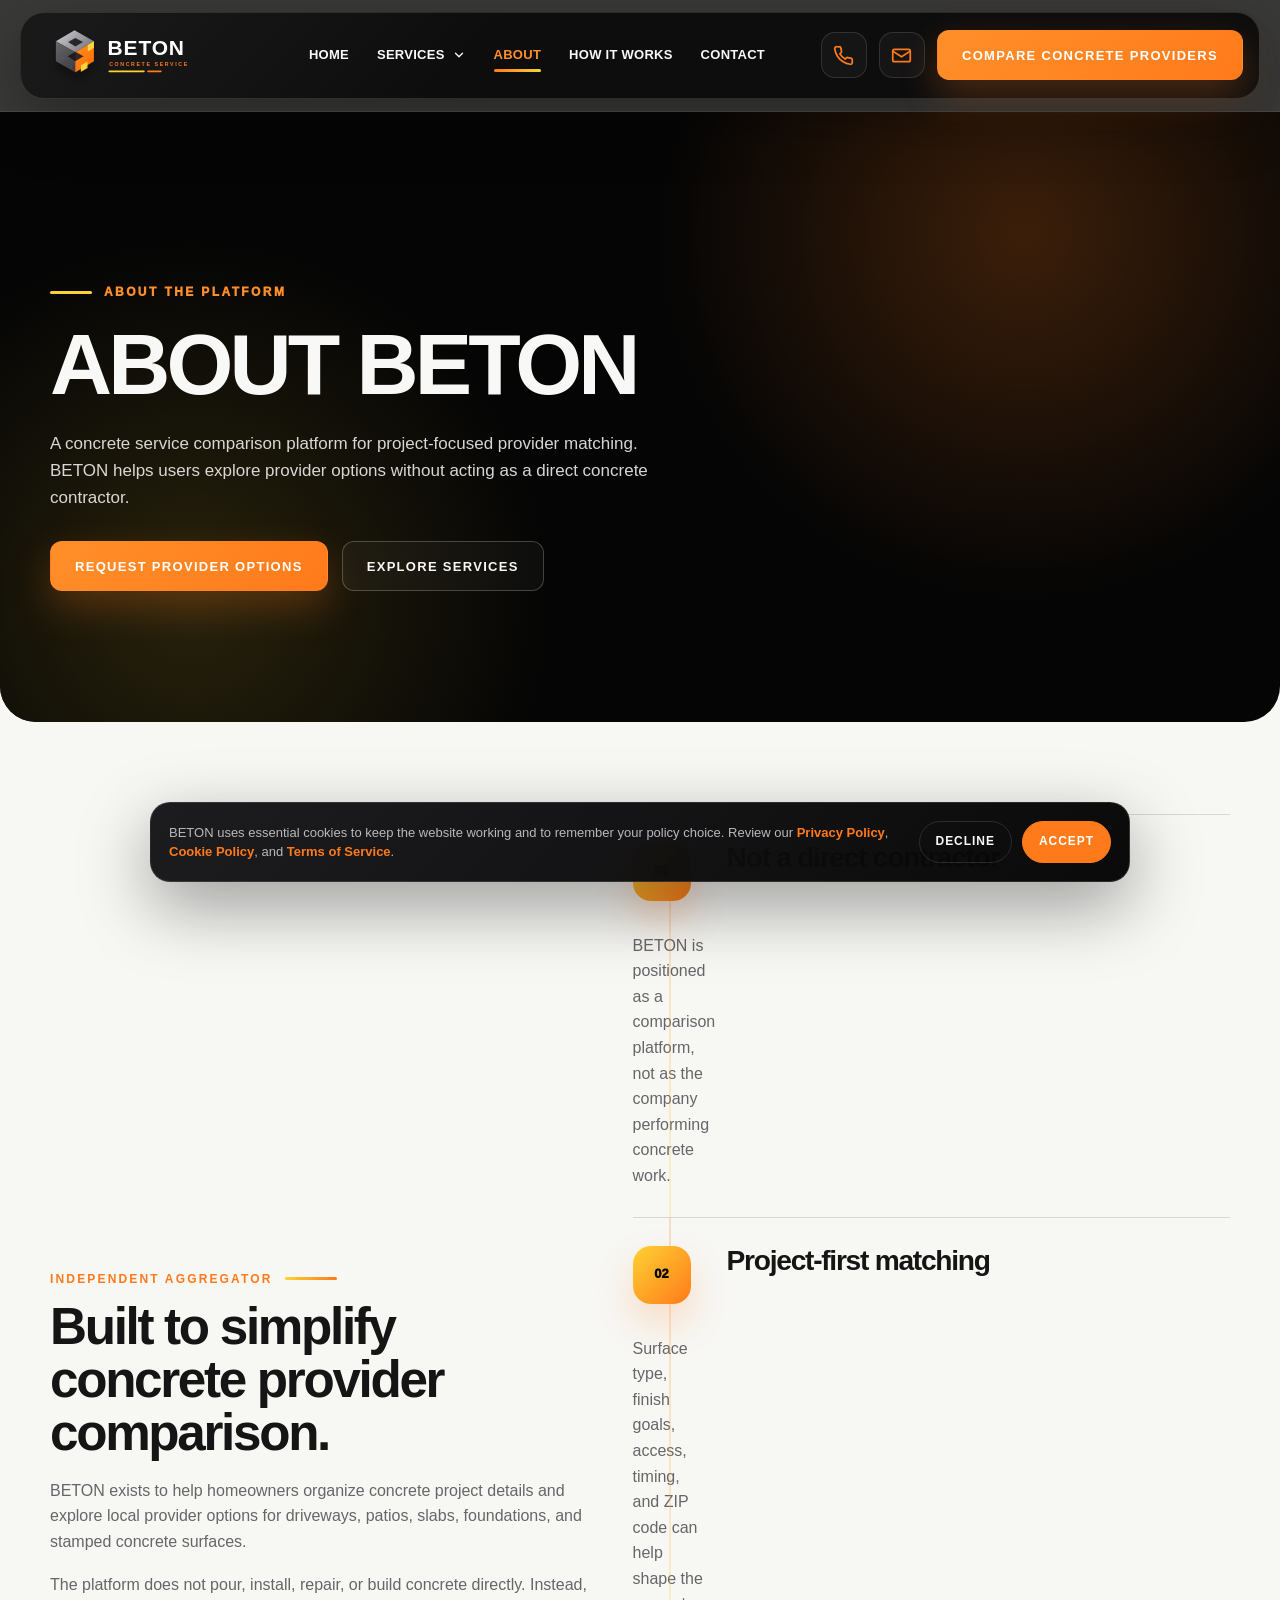
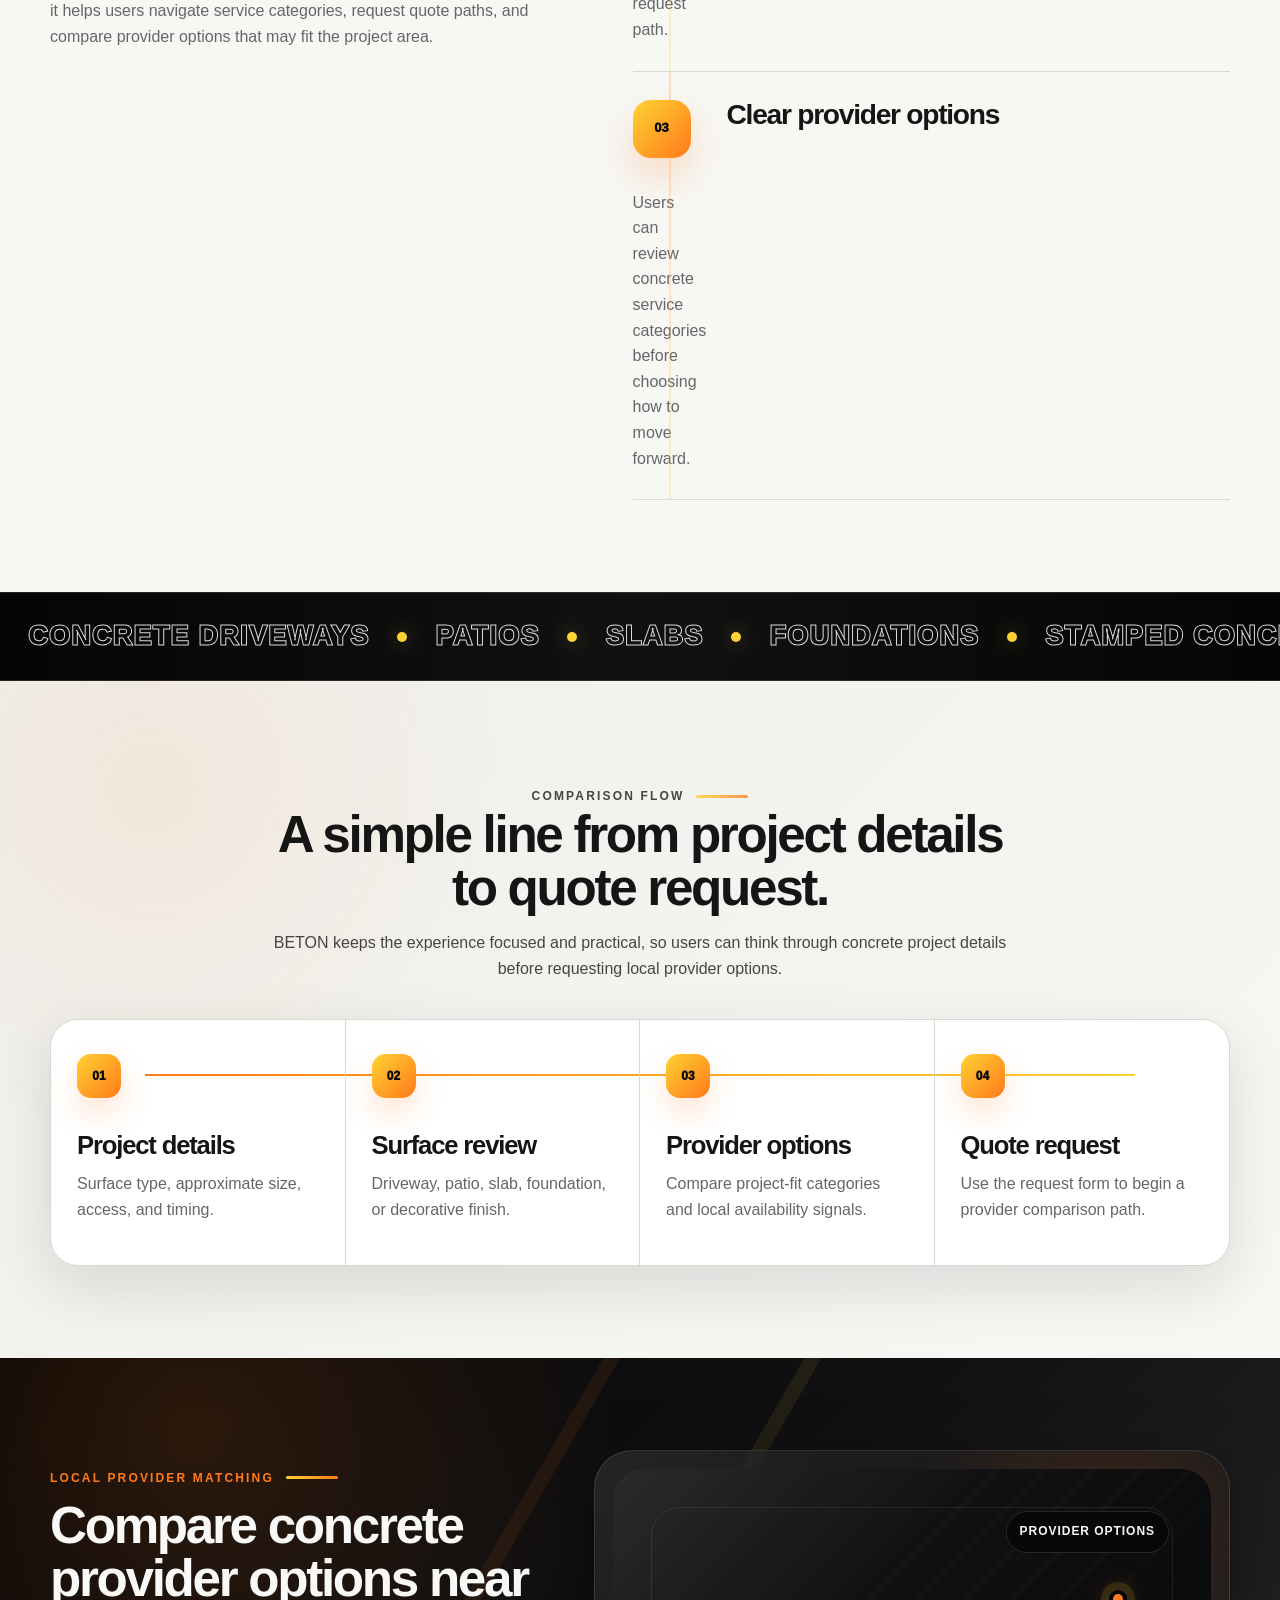
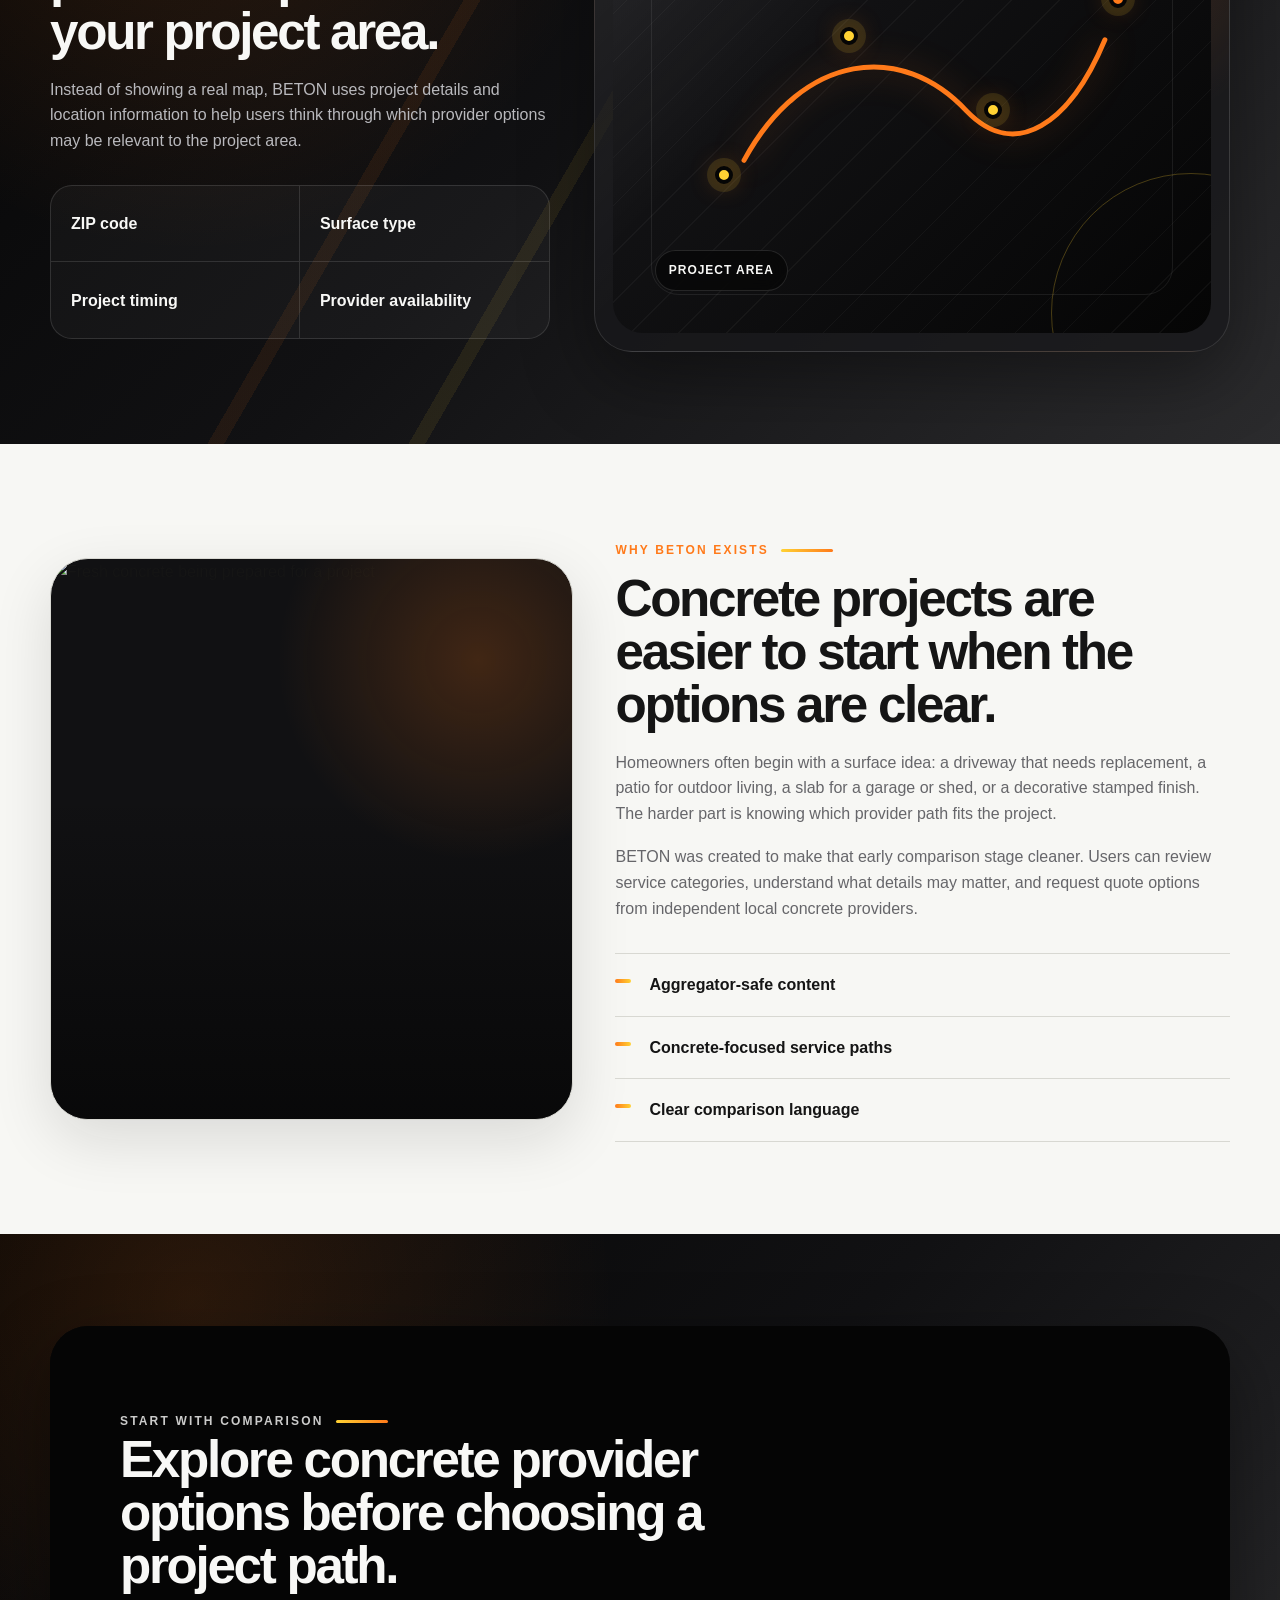
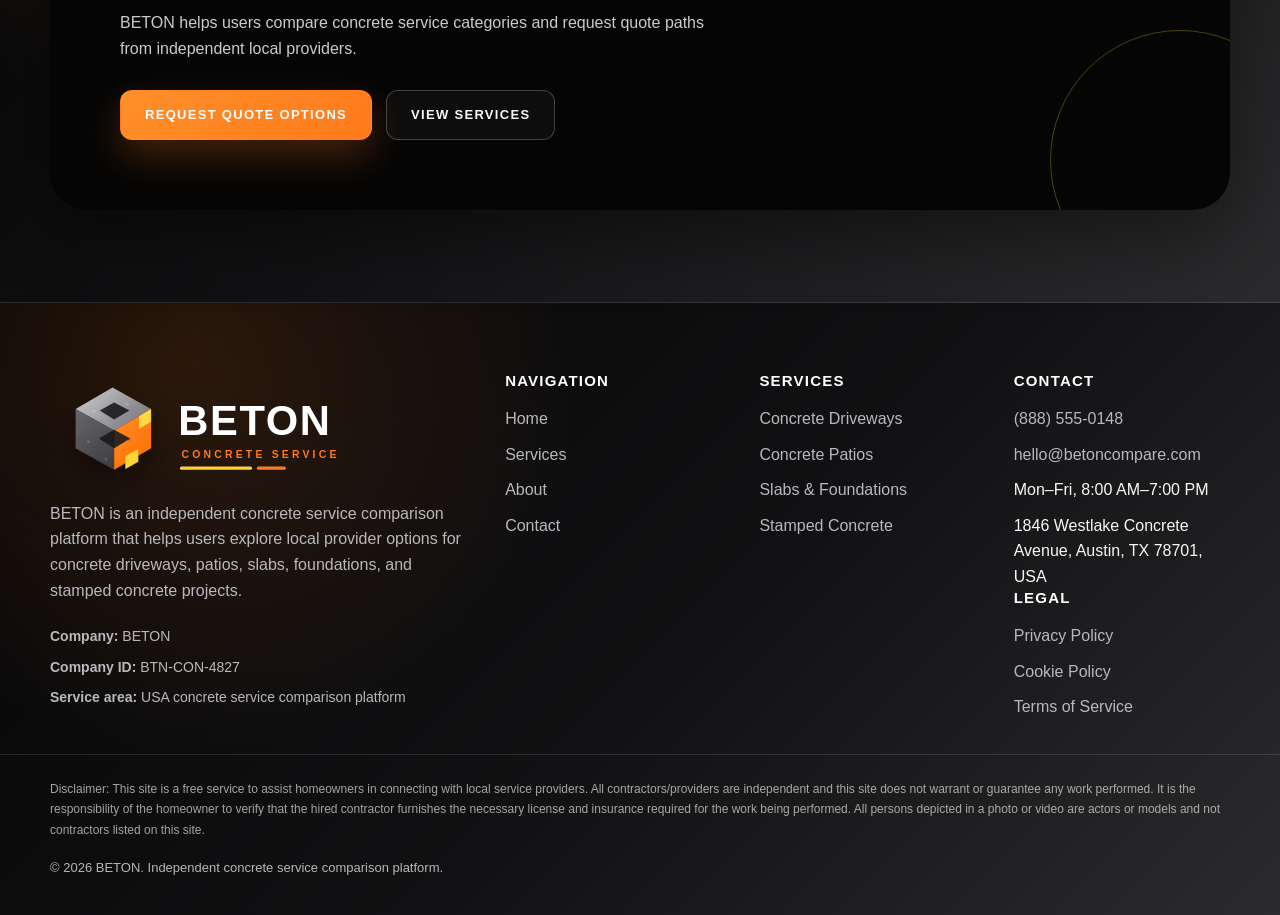
==== about.html @ c273b256 "add styles and js" ====
<!DOCTYPE html>
<html lang="en">

<head>
    <meta charset="UTF-8">
    <meta name="viewport" content="width=device-width, initial-scale=1.0">
    <title>About BETON | Concrete Service Comparison Platform</title>
    <meta name="description"
        content="Learn about BETON, an independent concrete service comparison platform helping homeowners compare provider options for driveways, patios, slabs, foundations, and stamped concrete.">

    <link rel="icon" href="assets/icons/favicon.svg" type="image/svg+xml">
    <link rel="stylesheet" href="css/style.css">
</head>

<body>
    <a class="skip-link" href="#main-content">Skip to content</a>

    <header class="site-header" aria-label="Main header">
        <div class="header-shell">
            <a class="site-logo" href="index.html" aria-label="BETON home">
                <img src="assets/icons/logo.svg" alt="BETON concrete service comparison platform logo">
            </a>

            <nav class="desktop-nav" aria-label="Main navigation">
                <a class="nav-link" href="index.html">Home</a>

                <div class="nav-dropdown">
                    <a class="nav-dropdown__button" href="services.html">
                        Services
                        <svg viewBox="0 0 24 24" aria-hidden="true">
                            <path d="M6 9L12 15L18 9" fill="none" stroke="currentColor" stroke-width="2.3"
                                stroke-linecap="round" stroke-linejoin="round" />
                        </svg>
                    </a>

                    <div class="nav-dropdown__menu" data-render-services="dropdown" aria-label="Concrete service links">
                    </div>
                </div>

                <a class="nav-link" href="about.html">About</a>
                <a class="nav-link" href="index.html#how-it-works">How It Works</a>
                <a class="nav-link" href="contact.html">Contact</a>
            </nav>

            <div class="header-actions">
                <a class="header-icon-btn" href="#" data-phone-link aria-label="Call BETON">
                    <svg viewBox="0 0 24 24" aria-hidden="true">
                        <path
                            d="M22 16.92V20A2 2 0 0 1 19.82 22A19.79 19.79 0 0 1 11.19 18.93A19.5 19.5 0 0 1 5.07 12.81A19.79 19.79 0 0 1 2 4.18A2 2 0 0 1 4 2H7.09A2 2 0 0 1 9.09 3.72L9.7 7.2A2 2 0 0 1 9.13 8.95L7.91 10.17A16 16 0 0 0 13.83 16.09L15.05 14.87A2 2 0 0 1 16.8 14.3L20.28 14.91A2 2 0 0 1 22 16.92Z"
                            fill="none" stroke="currentColor" stroke-width="2" stroke-linecap="round"
                            stroke-linejoin="round" />
                    </svg>
                </a>

                <a class="header-icon-btn header-icon-btn--mail" href="contact.html#contact-form"
                    aria-label="Go to contact form">
                    <svg viewBox="0 0 24 24" aria-hidden="true">
                        <path d="M4 5H20A2 2 0 0 1 22 7V17A2 2 0 0 1 20 19H4A2 2 0 0 1 2 17V7A2 2 0 0 1 4 5Z"
                            fill="none" stroke="currentColor" stroke-width="2" stroke-linecap="round"
                            stroke-linejoin="round" />
                        <path d="M22 7L12 13.5L2 7" fill="none" stroke="currentColor" stroke-width="2"
                            stroke-linecap="round" stroke-linejoin="round" />
                    </svg>
                </a>

                <a class="btn btn--primary header-cta" href="contact.html#contact-form">
                    <span data-phone-text>Compare Concrete Providers</span>
                </a>

                <button class="mobile-toggle" type="button" data-mobile-toggle aria-label="Open menu">
                    <span></span>
                </button>
            </div>
        </div>
    </header>

    <div class="mobile-menu" id="mobile-menu" aria-hidden="true">
        <div class="mobile-menu__top">
            <a class="mobile-menu__logo" href="index.html" aria-label="BETON home" data-menu-close>
                <img src="assets/icons/logo.svg" alt="BETON logo">
            </a>

            <button class="mobile-menu__close" type="button" data-mobile-close aria-label="Close menu">
                <svg viewBox="0 0 24 24" aria-hidden="true">
                    <path d="M6 6L18 18" fill="none" stroke="currentColor" stroke-width="2.4" stroke-linecap="round" />
                    <path d="M18 6L6 18" fill="none" stroke="currentColor" stroke-width="2.4" stroke-linecap="round" />
                </svg>
            </button>
        </div>

        <div class="mobile-menu__content">
            <nav class="mobile-menu__nav" aria-label="Mobile navigation">
                <a href="index.html" data-menu-close>Home</a>
                <a href="services.html" data-menu-close>Services</a>
                <a href="about.html" data-menu-close>About</a>
                <a href="contact.html" data-menu-close>Contact</a>
            </nav>

            <div class="mobile-menu__services">
                <p class="mobile-menu__label">Concrete services</p>
                <div class="mobile-menu__service-list" data-render-services="mobile"></div>
            </div>

            <div class="mobile-menu__contact">
                <a class="btn btn--primary" href="#" data-phone-link data-menu-close>
                    Call to Compare
                </a>
                <a class="btn btn--secondary" href="contact.html#contact-form" data-menu-close>
                    Request Options
                </a>
            </div>
        </div>
    </div>

    <main id="main-content">
        <section class="page-hero about-hero" aria-labelledby="about-hero-title">
            <div class="page-hero__inner">
                <div class="page-hero__content">
                    <span class="page-hero__kicker">About the platform</span>

                    <h1 id="about-hero-title">About BETON</h1>

                    <p>
                        A concrete service comparison platform for project-focused provider matching.
                        BETON helps users explore provider options without acting as a direct concrete contractor.
                    </p>

                    <div class="btn-group">
                        <a class="btn btn--primary" href="contact.html#contact-form">
                            Request Provider Options
                        </a>

                        <a class="btn btn--secondary" href="services.html">
                            Explore Services
                        </a>
                    </div>
                </div>
            </div>
        </section>

        <section class="about-platform section section--light" aria-labelledby="about-platform-title">
            <div class="container">
                <div class="about-platform__grid">
                    <div class="about-platform__content">
                        <p class="section-kicker">Independent aggregator</p>
                        <h2 id="about-platform-title">Built to simplify concrete provider comparison.</h2>
                        <p>
                            BETON exists to help homeowners organize concrete project details and explore local
                            provider options for driveways, patios, slabs, foundations, and stamped concrete surfaces.
                        </p>
                        <p>
                            The platform does not pour, install, repair, or build concrete directly. Instead,
                            it helps users navigate service categories, request quote paths, and compare provider
                            options that may fit the project area.
                        </p>
                    </div>

                    <div class="about-platform__panel">
                        <article>
                            <span>01</span>
                            <h3>Not a direct contractor</h3>
                            <p>BETON is positioned as a comparison platform, not as the company performing concrete
                                work.</p>
                        </article>

                        <article>
                            <span>02</span>
                            <h3>Project-first matching</h3>
                            <p>Surface type, finish goals, access, timing, and ZIP code can help shape the request path.
                            </p>
                        </article>

                        <article>
                            <span>03</span>
                            <h3>Clear provider options</h3>
                            <p>Users can review concrete service categories before choosing how to move forward.</p>
                        </article>
                    </div>
                </div>
            </div>
        </section>

        <section class="about-service-marquee concrete-marquee" aria-label="Clickable concrete service marquee">
            <div class="concrete-marquee__track">
                <div class="concrete-marquee__group">
                    <a class="concrete-marquee__item" href="concrete-driveways.html"><span>Concrete Driveways</span></a>
                    <span class="concrete-marquee__dot"></span>
                    <a class="concrete-marquee__item" href="concrete-patios.html"><span>Patios</span></a>
                    <span class="concrete-marquee__dot"></span>
                    <a class="concrete-marquee__item" href="slabs-foundations.html"><span>Slabs</span></a>
                    <span class="concrete-marquee__dot"></span>
                    <a class="concrete-marquee__item" href="slabs-foundations.html"><span>Foundations</span></a>
                    <span class="concrete-marquee__dot"></span>
                    <a class="concrete-marquee__item" href="stamped-concrete.html"><span>Stamped Concrete</span></a>
                    <span class="concrete-marquee__dot"></span>
                    <a class="concrete-marquee__item" href="services.html"><span>Local Providers</span></a>
                </div>

                <div class="concrete-marquee__group" aria-hidden="true">
                    <a class="concrete-marquee__item" href="concrete-driveways.html" tabindex="-1"><span>Concrete
                            Driveways</span></a>
                    <span class="concrete-marquee__dot"></span>
                    <a class="concrete-marquee__item" href="concrete-patios.html" tabindex="-1"><span>Patios</span></a>
                    <span class="concrete-marquee__dot"></span>
                    <a class="concrete-marquee__item" href="slabs-foundations.html" tabindex="-1"><span>Slabs</span></a>
                    <span class="concrete-marquee__dot"></span>
                    <a class="concrete-marquee__item" href="slabs-foundations.html"
                        tabindex="-1"><span>Foundations</span></a>
                    <span class="concrete-marquee__dot"></span>
                    <a class="concrete-marquee__item" href="stamped-concrete.html" tabindex="-1"><span>Stamped
                            Concrete</span></a>
                    <span class="concrete-marquee__dot"></span>
                    <a class="concrete-marquee__item" href="services.html" tabindex="-1"><span>Local
                            Providers</span></a>
                </div>
            </div>
        </section>

        <section class="pour-process section section--soft" aria-labelledby="pour-process-title">
            <div class="container">
                <div class="section-heading section-heading--center">
                    <p class="section-kicker">Comparison flow</p>
                    <h2 id="pour-process-title">A simple line from project details to quote request.</h2>
                    <p>
                        BETON keeps the experience focused and practical, so users can think through concrete
                        project details before requesting local provider options.
                    </p>
                </div>

                <div class="process-line" data-scroll-fill aria-label="BETON comparison process">
                    <article class="process-line__item">
                        <span>01</span>
                        <h3>Project details</h3>
                        <p>Surface type, approximate size, access, and timing.</p>
                    </article>

                    <article class="process-line__item">
                        <span>02</span>
                        <h3>Surface review</h3>
                        <p>Driveway, patio, slab, foundation, or decorative finish.</p>
                    </article>

                    <article class="process-line__item">
                        <span>03</span>
                        <h3>Provider options</h3>
                        <p>Compare project-fit categories and local availability signals.</p>
                    </article>

                    <article class="process-line__item">
                        <span>04</span>
                        <h3>Quote request</h3>
                        <p>Use the request form to begin a provider comparison path.</p>
                    </article>
                </div>
            </div>
        </section>

        <section class="local-matching section section--dark" aria-labelledby="local-matching-title">
            <div class="container">
                <div class="local-matching__grid">
                    <div class="local-matching__content">
                        <p class="section-kicker">Local provider matching</p>
                        <h2 id="local-matching-title">Compare concrete provider options near your project area.</h2>
                        <p>
                            Instead of showing a real map, BETON uses project details and location information
                            to help users think through which provider options may be relevant to the project area.
                        </p>

                        <div class="local-matching__stats" aria-label="Comparison signals">
                            <span>ZIP code</span>
                            <span>Surface type</span>
                            <span>Project timing</span>
                            <span>Provider availability</span>
                        </div>
                    </div>

                    <div class="matching-map" aria-label="Abstract local provider matching diagram">
                        <div class="matching-map__slab">
                            <span class="matching-dot matching-dot--one"></span>
                            <span class="matching-dot matching-dot--two"></span>
                            <span class="matching-dot matching-dot--three"></span>
                            <span class="matching-dot matching-dot--four"></span>

                            <svg class="matching-route" viewBox="0 0 520 340" aria-hidden="true">
                                <path d="M90 230C150 120 250 110 315 180C365 232 420 192 455 108" />
                            </svg>

                            <div class="matching-map__label matching-map__label--one">Project area</div>
                            <div class="matching-map__label matching-map__label--two">Provider options</div>
                        </div>
                    </div>
                </div>
            </div>
        </section>

        <section class="about-story section section--light" aria-labelledby="about-story-title">
            <div class="container">
                <div class="about-story__grid">
                    <div class="about-story__photo">
                        <img src="assets/images/concrete-pouring.jpg" alt="Fresh concrete being prepared for a project">
                    </div>

                    <div class="about-story__content">
                        <p class="section-kicker">Why BETON exists</p>
                        <h2 id="about-story-title">Concrete projects are easier to start when the options are clear.
                        </h2>
                        <p>
                            Homeowners often begin with a surface idea: a driveway that needs replacement, a patio
                            for outdoor living, a slab for a garage or shed, or a decorative stamped finish.
                            The harder part is knowing which provider path fits the project.
                        </p>
                        <p>
                            BETON was created to make that early comparison stage cleaner. Users can review service
                            categories, understand what details may matter, and request quote options from independent
                            local concrete providers.
                        </p>

                        <div class="about-story__points">
                            <span>Aggregator-safe content</span>
                            <span>Concrete-focused service paths</span>
                            <span>Clear comparison language</span>
                        </div>
                    </div>
                </div>
            </div>
        </section>

        <section class="section section--dark" aria-labelledby="about-cta-title">
            <div class="container">
                <div class="cta-card about-cta-card">
                    <div class="cta-card__content">
                        <p class="section-kicker">Start with comparison</p>
                        <h2 id="about-cta-title">Explore concrete provider options before choosing a project path.</h2>
                        <p>
                            BETON helps users compare concrete service categories and request quote paths from
                            independent local providers.
                        </p>

                        <div class="btn-group">
                            <a class="btn btn--primary" href="contact.html#contact-form">
                                Request Quote Options
                            </a>
                            <a class="btn btn--secondary" href="services.html">
                                View Services
                            </a>
                        </div>
                    </div>
                </div>
            </div>
        </section>
    </main>

    <footer class="site-footer" aria-label="Website footer">
        <div class="footer-main">
            <div class="container">
                <div class="footer-grid">
                    <div class="footer-brand">
                        <a class="footer-logo" href="index.html" aria-label="BETON home">
                            <img src="assets/icons/logo.svg" alt="BETON logo">
                        </a>

                        <p class="footer-description" data-config="footer.description">
                            BETON is an independent concrete service comparison platform that helps users explore local
                            provider options.
                        </p>

                        <div class="footer-meta">
                            <span><strong>Company:</strong> <span data-config="company.name">BETON</span></span>
                            <span><strong>Company ID:</strong> <span
                                    data-config="company.companyId">BTN-CON-4827</span></span>
                            <span><strong>Service area:</strong> <span data-config="company.serviceArea">USA concrete
                                    service comparison platform</span></span>
                        </div>
                    </div>

                    <div class="footer-column">
                        <h3>Navigation</h3>
                        <ul class="footer-list">
                            <li><a href="index.html">Home</a></li>
                            <li><a href="services.html">Services</a></li>
                            <li><a href="about.html">About</a></li>
                            <li><a href="contact.html">Contact</a></li>
                        </ul>
                    </div>

                    <div class="footer-column">
                        <h3>Services</h3>
                        <ul class="footer-list" data-render-services="footer"></ul>
                    </div>

                    <div class="footer-column">
                        <h3>Contact</h3>
                        <ul class="footer-list">
                            <li>
                                <a class="footer-contact-link" href="#" data-phone-link>
                                    <span data-config="contact.phoneDisplay">(888) 555-0148</span>
                                </a>
                            </li>
                            <li>
                                <a class="footer-contact-link" href="#" data-email-link>
                                    <span data-config="contact.email">hello@betoncompare.com</span>
                                </a>
                            </li>
                            <li>
                                <span data-config="contact.supportHours">Mon–Fri, 8:00 AM–7:00 PM</span>
                            </li>
                            <li>
                                <span data-config="company.address">1846 Westlake Concrete Avenue, Austin, TX 78701,
                                    USA</span>
                            </li>
                        </ul>

                        <h3 class="footer-legal-title">Legal</h3>
                        <ul class="footer-list" data-render-legal-links></ul>
                    </div>
                </div>
            </div>
        </div>

        <div class="footer-bottom">
            <div class="container">
                <p class="footer-disclaimer" data-config="footer.disclaimer">
                    Disclaimer: This site is a free service to assist homeowners in connecting with local service
                    providers. All contractors/providers are independent and this site does not warrant or guarantee any
                    work performed. It is the responsibility of the homeowner to verify that the hired contractor
                    furnishes the necessary license and insurance required for the work being performed. All persons
                    depicted in a photo or video are actors or models and not contractors listed on this site.
                </p>

                <p class="footer-copy">
                    © <span data-current-year></span> <span data-config="company.name">BETON</span>. Independent
                    concrete service comparison platform.
                </p>
            </div>
        </div>
    </footer>

    <script src="js/config.js"></script>
    <script src="js/main.js"></script>
    <script src="js/about.js"></script>
</body>

</html>
---- css/style.css ----
@import url("./home.css");
@import url("./services.css");
@import url("./about.css");
@import url("./contact.css");
@import url("./service-page.css");
@import url("./legal.css");

:root {
    /* Dark base */
    --color-black: #050505;
    --color-black-soft: #0B0B0C;
    --color-dark: #111113;
    --color-dark-card: #18181B;
    --color-dark-muted: #222226;

    /* Concrete grays */
    --color-concrete-deep: #2B2B2D;
    --color-concrete: #4A4A4D;
    --color-concrete-medium: #6B6B70;
    --color-concrete-light: #A6A6AA;
    --color-concrete-soft: #D7D7DA;

    /* Light sections */
    --color-white: #FFFFFF;
    --color-light: #F7F7F4;
    --color-light-soft: #EFEFEB;
    --color-light-concrete: #E5E5E0;
    --color-border-light: #D8D8D2;

    /* Orange accent */
    --color-orange: #FF7A1A;
    --color-orange-bright: #FF8F2A;
    --color-orange-deep: #D95D00;
    --color-orange-soft: #FFE1C7;

    /* Yellow accent */
    --color-yellow: #FFD233;
    --color-yellow-bright: #FFE45C;
    --color-yellow-deep: #E0A900;
    --color-yellow-soft: #FFF4BF;

    /* Text */
    --color-text-dark: #151515;
    --color-text-muted: #66666A;
    --color-text-light: #F8F8F6;
    --color-text-light-muted: #B9B9BD;

    /* Borders and shadows */
    --color-border-dark: rgba(255, 255, 255, 0.12);
    --color-border-soft: rgba(5, 5, 5, 0.12);
    --shadow-dark: 0 24px 70px rgba(0, 0, 0, 0.38);
    --shadow-soft: 0 20px 60px rgba(17, 17, 19, 0.12);

    --container: 1180px;
    --header-height: 82px;
    --radius-sm: 12px;
    --radius-md: 18px;
    --radius-lg: 28px;
    --radius-xl: 38px;
    --transition: 220ms ease;
}

*,
*::before,
*::after {
    box-sizing: border-box;
}

html {
    overflow-x: hidden;
    scroll-behavior: smooth;
    -webkit-text-size-adjust: 100%;
}

body {
    margin: 0;
    overflow-x: hidden;
    font-family: Inter, Arial, Helvetica, sans-serif;
    font-size: 16px;
    line-height: 1.6;
    color: var(--color-text-dark);
    background: var(--color-light);
}

body.menu-open {
    overflow: hidden;
}

img,
svg,
video {
    max-width: 100%;
    display: block;
}

img {
    height: auto;
}

a {
    color: inherit;
    text-decoration: none;
}

button,
input,
textarea,
select {
    font: inherit;
}

button {
    cursor: pointer;
}

::selection {
    color: var(--color-black);
    background: var(--color-yellow);
}

.skip-link {
    position: fixed;
    top: 14px;
    left: 14px;
    z-index: 9999;
    transform: translateY(-140%);
    padding: 12px 16px;
    border-radius: 999px;
    color: var(--color-black);
    background: var(--color-yellow);
    font-weight: 800;
    transition: transform var(--transition);
}

.skip-link:focus {
    transform: translateY(0);
}

:focus-visible {
    outline: 3px solid rgba(255, 210, 51, 0.9);
    outline-offset: 4px;
}

.container {
    width: min(100% - 40px, var(--container));
    margin-inline: auto;
}

.section {
    position: relative;
    padding: 92px 0;
}

.section--dark {
    color: var(--color-text-light);
    background:
        radial-gradient(circle at 15% 10%, rgba(255, 122, 26, 0.14), transparent 34%),
        linear-gradient(135deg, var(--color-black), var(--color-dark) 48%, var(--color-concrete-deep));
}

.section--light {
    color: var(--color-text-dark);
    background: var(--color-light);
}

.section--soft {
    color: var(--color-text-dark);
    background:
        radial-gradient(circle at 12% 16%, rgba(255, 122, 26, 0.08), transparent 28%),
        linear-gradient(135deg, var(--color-light-soft), var(--color-light));
}

.section-kicker {
    display: inline-flex;
    align-items: center;
    gap: 12px;
    margin: 0 0 14px;
    color: var(--color-orange);
    font-size: 12px;
    font-weight: 900;
    line-height: 1.2;
    letter-spacing: 0.18em;
    text-transform: uppercase;
}

.section-kicker::after {
    content: "";
    width: 52px;
    height: 3px;
    border-radius: 999px;
    background: linear-gradient(90deg, var(--color-yellow), var(--color-orange));
}

.section-heading {
    max-width: 760px;
    margin-bottom: 38px;
}

.section-heading--center {
    margin-inline: auto;
    text-align: center;
}

.section-heading--center .section-kicker {
    justify-content: center;
}

.section-heading h1,
.section-heading h2,
.section-heading h3 {
    margin: 0;
}

.section-heading p {
    margin: 16px 0 0;
    color: inherit;
    opacity: 0.78;
}

h1,
h2,
h3,
h4 {
    color: inherit;
    line-height: 1.04;
    letter-spacing: -0.045em;
}

h1 {
    font-size: clamp(42px, 7vw, 86px);
}

h2 {
    font-size: clamp(30px, 4vw, 56px);
}

h3 {
    font-size: clamp(20px, 2vw, 28px);
}

p {
    margin-top: 0;
}

.text-muted {
    color: var(--color-text-muted);
}

.text-light-muted {
    color: var(--color-text-light-muted);
}

/* =========================
   Header
========================= */

.site-header {
    position: sticky;
    top: 0;
    z-index: 1000;
    padding: 12px 0;
    background: rgba(5, 5, 5, 0.78);
    border-bottom: 1px solid rgba(255, 255, 255, 0.08);
    backdrop-filter: blur(18px);
}

.header-shell {
    width: min(100% - 40px, 1240px);
    min-height: 70px;
    margin-inline: auto;
    padding: 10px 16px 10px 22px;
    display: grid;
    grid-template-columns: auto 1fr auto;
    align-items: center;
    gap: 22px;
    border: 1px solid var(--color-border-dark);
    border-radius: 24px;
    background:
        linear-gradient(135deg, rgba(255, 255, 255, 0.055), transparent 38%),
        rgba(11, 11, 12, 0.94);
    box-shadow: 0 18px 60px rgba(0, 0, 0, 0.34);
}

.site-logo {
    display: inline-flex;
    align-items: center;
    width: 210px;
    min-width: 180px;
}

.site-logo img {
    width: 100%;
    height: auto;
}

.desktop-nav {
    display: flex;
    justify-content: center;
    align-items: center;
    gap: 28px;
}

.nav-link,
.nav-dropdown__button {
    position: relative;
    display: inline-flex;
    align-items: center;
    gap: 7px;
    padding: 12px 0;
    color: var(--color-text-light);
    background: transparent;
    border: 0;
    font-size: 13px;
    font-weight: 850;
    letter-spacing: 0.02em;
    text-transform: uppercase;
    transition: color var(--transition);
}

.nav-link::after,
.nav-dropdown__button::after {
    content: "";
    position: absolute;
    left: 0;
    bottom: 6px;
    width: 0;
    height: 3px;
    border-radius: 999px;
    background: linear-gradient(90deg, var(--color-orange), var(--color-yellow));
    transition: width var(--transition);
}

.nav-link:hover,
.nav-link.is-active,
.nav-dropdown:hover .nav-dropdown__button,
.nav-dropdown__button:hover {
    color: var(--color-orange-bright);
}

.nav-link:hover::after,
.nav-link.is-active::after,
.nav-dropdown:hover .nav-dropdown__button::after,
.nav-dropdown__button:hover::after {
    width: 100%;
}

.nav-dropdown {
    position: relative;
}

.nav-dropdown__button svg {
    width: 14px;
    height: 14px;
    transition: transform var(--transition);
}

.nav-dropdown:hover .nav-dropdown__button svg,
.nav-dropdown:focus-within .nav-dropdown__button svg {
    transform: rotate(180deg);
}

.nav-dropdown__menu {
    position: absolute;
    top: calc(100% + 12px);
    left: 50%;
    width: min(560px, calc(100vw - 48px));
    padding: 18px;
    display: grid;
    grid-template-columns: repeat(2, minmax(0, 1fr));
    gap: 10px;
    color: var(--color-text-light);
    background:
        radial-gradient(circle at 85% 10%, rgba(255, 122, 26, 0.18), transparent 30%),
        linear-gradient(135deg, rgba(24, 24, 27, 0.98), rgba(5, 5, 5, 0.98));
    border: 1px solid rgba(255, 122, 26, 0.32);
    border-radius: 20px;
    box-shadow: var(--shadow-dark);
    opacity: 0;
    visibility: hidden;
    transform: translate(-50%, 10px);
    pointer-events: none;
    transition:
        opacity var(--transition),
        visibility var(--transition),
        transform var(--transition);
}

.nav-dropdown::after {
    content: "";
    position: absolute;
    left: -20px;
    right: -20px;
    top: 100%;
    height: 22px;
}

.nav-dropdown:hover .nav-dropdown__menu,
.nav-dropdown:focus-within .nav-dropdown__menu {
    opacity: 1;
    visibility: visible;
    transform: translate(-50%, 0);
    pointer-events: auto;
}

.dropdown-service {
    position: relative;
    min-height: 108px;
    padding: 18px 16px;
    display: grid;
    grid-template-columns: 52px 1fr;
    gap: 14px;
    overflow: hidden;
    border-radius: 16px;
    border: 1px solid rgba(255, 255, 255, 0.09);
    background: rgba(255, 255, 255, 0.035);
    transition:
        border-color var(--transition),
        background var(--transition),
        transform var(--transition);
}

.dropdown-service:hover {
    transform: translateY(-2px);
    border-color: rgba(255, 122, 26, 0.62);
    background: rgba(255, 122, 26, 0.08);
}

.dropdown-service strong {
    display: block;
    margin-bottom: 4px;
    font-size: 14px;
    line-height: 1.25;
}

.dropdown-service span {
    display: block;
    color: var(--color-text-light-muted);
    font-size: 13px;
    line-height: 1.45;
}

.header-actions {
    display: inline-flex;
    align-items: center;
    justify-content: flex-end;
    gap: 12px;
}

.header-icon-btn {
    width: 46px;
    height: 46px;
    display: inline-grid;
    place-items: center;
    color: var(--color-orange);
    border: 1px solid var(--color-border-dark);
    border-radius: 14px;
    background: rgba(255, 255, 255, 0.035);
    transition:
        color var(--transition),
        border-color var(--transition),
        transform var(--transition),
        background var(--transition);
}

.header-icon-btn:hover {
    color: var(--color-yellow);
    border-color: rgba(255, 122, 26, 0.7);
    background: rgba(255, 122, 26, 0.09);
    transform: translateY(-2px);
}

.header-icon-btn svg {
    width: 21px;
    height: 21px;
}

.mobile-toggle {
    display: none;
    width: 46px;
    height: 46px;
    place-items: center;
    color: var(--color-text-light);
    border: 1px solid var(--color-border-dark);
    border-radius: 14px;
    background: rgba(255, 255, 255, 0.04);
}

.mobile-toggle span {
    position: relative;
    width: 22px;
    height: 2px;
    border-radius: 999px;
    background: currentColor;
}

.mobile-toggle span::before,
.mobile-toggle span::after {
    content: "";
    position: absolute;
    left: 0;
    width: 22px;
    height: 2px;
    border-radius: 999px;
    background: currentColor;
    transition:
        transform var(--transition),
        top var(--transition);
}

.mobile-toggle span::before {
    top: -7px;
}

.mobile-toggle span::after {
    top: 7px;
}

.mobile-toggle[aria-expanded="true"] span {
    background: transparent;
}

.mobile-toggle[aria-expanded="true"] span::before {
    top: 0;
    transform: rotate(45deg);
}

.mobile-toggle[aria-expanded="true"] span::after {
    top: 0;
    transform: rotate(-45deg);
}

/* =========================
   Mobile menu
========================= */

.mobile-menu {
    position: fixed;
    inset: 0;
    z-index: 1500;
    display: grid;
    grid-template-rows: auto 1fr;
    color: var(--color-text-light);
    background:
        radial-gradient(circle at 80% 8%, rgba(255, 122, 26, 0.22), transparent 32%),
        radial-gradient(circle at 12% 88%, rgba(255, 210, 51, 0.12), transparent 28%),
        linear-gradient(135deg, var(--color-black), var(--color-dark) 55%, var(--color-concrete-deep));
    opacity: 0;
    visibility: hidden;
    pointer-events: none;
    transform: translateY(-10px);
    transition:
        opacity var(--transition),
        visibility var(--transition),
        transform var(--transition);
}

.mobile-menu.is-open {
    opacity: 1;
    visibility: visible;
    pointer-events: auto;
    transform: translateY(0);
}

.mobile-menu__top {
    width: min(100% - 36px, var(--container));
    margin: 16px auto 0;
    padding: 12px 0 18px;
    display: flex;
    align-items: center;
    justify-content: space-between;
    border-bottom: 1px solid var(--color-border-dark);
}

.mobile-menu__logo {
    width: 180px;
}

.mobile-menu__close {
    width: 48px;
    height: 48px;
    display: grid;
    place-items: center;
    color: var(--color-text-light);
    border: 1px solid var(--color-border-dark);
    border-radius: 14px;
    background: rgba(255, 255, 255, 0.05);
}

.mobile-menu__close svg {
    width: 22px;
    height: 22px;
}

.mobile-menu__content {
    width: min(100% - 36px, var(--container));
    margin-inline: auto;
    padding: 30px 0 44px;
    overflow-y: auto;
}

.mobile-menu__nav {
    display: grid;
    gap: 8px;
}

.mobile-menu__nav a {
    padding: 14px 0;
    display: flex;
    align-items: center;
    justify-content: space-between;
    color: var(--color-text-light);
    border-bottom: 1px solid rgba(255, 255, 255, 0.1);
    font-size: clamp(24px, 8vw, 44px);
    font-weight: 900;
    line-height: 1;
    letter-spacing: -0.05em;
}

.mobile-menu__nav a::after {
    content: "→";
    color: var(--color-orange);
    font-size: 22px;
    transition: transform var(--transition), color var(--transition);
}

.mobile-menu__nav a:hover::after {
    color: var(--color-yellow);
    transform: translateX(4px);
}

.mobile-menu__services {
    margin-top: 28px;
}

.mobile-menu__label {
    margin: 0 0 12px;
    color: var(--color-orange);
    font-size: 12px;
    font-weight: 900;
    letter-spacing: 0.18em;
    text-transform: uppercase;
}

.mobile-menu__service-list {
    display: grid;
    gap: 10px;
}

.mobile-menu__service-list a {
    padding: 15px;
    display: grid;
    grid-template-columns: 40px 1fr;
    gap: 14px;
    align-items: center;
    border: 1px solid var(--color-border-dark);
    border-radius: 16px;
    background: rgba(255, 255, 255, 0.035);
}

.mobile-menu__contact {
    margin-top: 26px;
    display: flex;
    flex-wrap: wrap;
    gap: 12px;
}

/* =========================
   Buttons
========================= */

.btn {
    position: relative;
    isolation: isolate;
    display: inline-flex;
    align-items: center;
    justify-content: center;
    gap: 10px;
    min-height: 50px;
    padding: 14px 24px;
    overflow: hidden;
    border-radius: 12px;
    border: 1px solid transparent;
    font-size: 13px;
    font-weight: 900;
    line-height: 1;
    letter-spacing: 0.1em;
    text-transform: uppercase;
    transition:
        transform var(--transition),
        border-color var(--transition),
        color var(--transition),
        background var(--transition),
        box-shadow var(--transition);
}

.btn::before {
    content: "";
    position: absolute;
    inset: -1px;
    z-index: -1;
    background: linear-gradient(110deg, transparent 0%, rgba(255, 255, 255, 0.34) 46%, transparent 58%);
    transform: translateX(-120%);
    transition: transform 560ms ease;
}

.btn:hover::before {
    transform: translateX(120%);
}

.btn:hover {
    transform: translateY(-2px);
}

.btn:active {
    transform: translateY(0);
}

.btn svg {
    width: 18px;
    height: 18px;
    flex: 0 0 auto;
}

.btn--primary {
    color: var(--color-white);
    background: linear-gradient(135deg, var(--color-orange-bright), var(--color-orange));
    box-shadow: 0 16px 38px rgba(255, 122, 26, 0.25);
}

.btn--primary:hover {
    box-shadow: 0 18px 48px rgba(255, 122, 26, 0.34);
}

.btn--secondary {
    color: var(--color-text-light);
    border-color: rgba(255, 255, 255, 0.22);
    background: rgba(255, 255, 255, 0.035);
}

.btn--secondary:hover {
    color: var(--color-yellow);
    border-color: rgba(255, 122, 26, 0.72);
    background: rgba(255, 122, 26, 0.08);
}

.btn--dark {
    color: var(--color-text-light);
    background: var(--color-black);
    border-color: var(--color-black);
}

.btn--dark:hover {
    color: var(--color-yellow);
    border-color: var(--color-orange);
}

.btn--light {
    color: var(--color-black);
    background: var(--color-white);
    border-color: var(--color-white);
}

.btn-group {
    display: flex;
    flex-wrap: wrap;
    gap: 14px;
}

/* =========================
   Icons
========================= */

.service-icon,
.feature-icon,
.step-icon {
    width: 52px;
    height: 52px;
    color: var(--color-orange);
    background: none;
    border: none;
    border-radius: 0;
    box-shadow: none;
    flex: 0 0 auto;
    transition:
        color var(--transition),
        transform var(--transition),
        filter var(--transition);
}

.service-icon svg,
.feature-icon svg,
.step-icon svg,
.service-icon,
.feature-icon,
.step-icon {
    display: block;
}

.service-icon svg,
.feature-icon svg,
.step-icon svg {
    width: 100%;
    height: 100%;
}

.service-icon svg *,
.feature-icon svg *,
.step-icon svg * {
    stroke: currentColor;
    fill: none;
    stroke-width: 2.2;
    stroke-linecap: round;
    stroke-linejoin: round;
}

.service-icon .icon-accent,
.feature-icon .icon-accent,
.step-icon .icon-accent {
    stroke: var(--color-yellow);
}

a:hover .service-icon,
a:hover .feature-icon,
a:hover .step-icon,
.card:hover .service-icon,
.card:hover .feature-icon,
.card:hover .step-icon {
    color: var(--color-yellow);
    transform: translateY(-3px);
    filter: drop-shadow(0 10px 18px rgba(255, 122, 26, 0.22));
}

/* =========================
   Hero common
========================= */

.page-hero {
    position: relative;
    min-height: 610px;
    display: grid;
    align-items: center;
    overflow: hidden;
    color: var(--color-text-light);
    background-color: var(--color-black);
    border-bottom-left-radius: 36px;
    border-bottom-right-radius: 36px;
}

.page-hero::before {
    content: "";
    position: absolute;
    inset: 0;
    z-index: 1;
    background:
        radial-gradient(circle at 80% 20%, rgba(255, 122, 26, 0.22), transparent 32%),
        radial-gradient(circle at 15% 80%, rgba(255, 210, 51, 0.14), transparent 30%),
        linear-gradient(90deg, rgba(5, 5, 5, 0.82) 0%, rgba(5, 5, 5, 0.58) 42%, rgba(5, 5, 5, 0.18) 100%);
}

.page-hero::after {
    content: "";
    position: absolute;
    inset: 0;
    z-index: 0;
    background: var(--hero-image) center / cover no-repeat;
    transform: scale(1.02);
}

.page-hero__inner {
    position: relative;
    z-index: 2;
    width: min(100% - 40px, var(--container));
    margin-inline: auto;
    padding: 120px 0 86px;
}

.page-hero__content {
    max-width: 720px;
}

.page-hero__kicker {
    display: inline-flex;
    align-items: center;
    gap: 12px;
    margin-bottom: 18px;
    color: var(--color-orange-bright);
    font-size: 12px;
    font-weight: 950;
    letter-spacing: 0.2em;
    text-transform: uppercase;
}

.page-hero__kicker::before {
    content: "";
    width: 42px;
    height: 3px;
    border-radius: 999px;
    background: var(--color-yellow);
}

.page-hero h1 {
    margin: 0;
    max-width: 860px;
    text-transform: uppercase;
}

.page-hero h1 span {
    color: var(--color-orange);
}

.page-hero p {
    max-width: 620px;
    margin: 20px 0 0;
    color: rgba(248, 248, 246, 0.86);
    font-size: 17px;
}

.page-hero .btn-group {
    margin-top: 30px;
}

.hero-chips {
    margin-top: 34px;
    display: flex;
    flex-wrap: wrap;
    gap: 12px 18px;
}

.hero-chip {
    display: inline-flex;
    align-items: center;
    gap: 9px;
    color: rgba(248, 248, 246, 0.9);
    font-size: 13px;
    font-weight: 700;
}

.hero-chip svg {
    width: 22px;
    height: 22px;
    color: var(--color-orange);
}

/* =========================
   Cards / panels
========================= */

.card {
    position: relative;
    overflow: hidden;
    border-radius: var(--radius-md);
    border: 1px solid var(--color-border-light);
    background: var(--color-white);
    box-shadow: var(--shadow-soft);
    transition:
        transform var(--transition),
        border-color var(--transition),
        box-shadow var(--transition);
}

.card::before {
    content: "";
    position: absolute;
    inset: 0;
    z-index: 1;
    pointer-events: none;
    background: linear-gradient(110deg, transparent 0%, rgba(255, 255, 255, 0.22) 45%, transparent 58%);
    transform: translateX(-120%);
    transition: transform 620ms ease;
}

.card:hover {
    transform: translateY(-5px);
    border-color: rgba(255, 122, 26, 0.72);
    box-shadow: 0 24px 70px rgba(17, 17, 19, 0.16);
}

.card:hover::before {
    transform: translateX(120%);
}

.dark-card {
    color: var(--color-text-light);
    border: 1px solid var(--color-border-dark);
    background:
        linear-gradient(135deg, rgba(255, 255, 255, 0.055), transparent 42%),
        var(--color-dark-card);
}

.image-card {
    position: relative;
    min-height: 420px;
    overflow: hidden;
    border-radius: var(--radius-lg);
    border: 1px solid var(--color-border-dark);
    background: var(--color-dark);
    box-shadow: var(--shadow-dark);
}

.image-card img {
    width: 100%;
    height: 100%;
    min-height: inherit;
    object-fit: cover;
    transition: transform 700ms ease;
}

.image-card:hover img {
    transform: scale(1.05);
}

.image-card::after {
    content: "";
    position: absolute;
    inset: 0;
    background:
        linear-gradient(180deg, transparent 45%, rgba(5, 5, 5, 0.72)),
        radial-gradient(circle at 80% 18%, rgba(255, 122, 26, 0.16), transparent 28%);
    pointer-events: none;
}

/* =========================
   Marquee
========================= */

.concrete-marquee {
    overflow: hidden;
    color: var(--color-text-light);
    background:
        linear-gradient(90deg, var(--color-black), var(--color-dark), var(--color-black));
    border-top: 1px solid var(--color-border-dark);
    border-bottom: 1px solid var(--color-border-dark);
}

.concrete-marquee__track {
    display: flex;
    width: max-content;
    animation: marqueeMove 28s linear infinite;
}

.concrete-marquee:hover .concrete-marquee__track {
    animation-play-state: paused;
}

.concrete-marquee__group {
    display: flex;
    align-items: center;
    gap: 28px;
    padding: 22px 28px;
    white-space: nowrap;
}

.concrete-marquee__item {
    display: inline-flex;
    align-items: center;
    gap: 18px;
    color: var(--color-text-light);
    font-size: clamp(18px, 2.1vw, 28px);
    font-weight: 950;
    letter-spacing: 0.05em;
    text-transform: uppercase;
}

.concrete-marquee__item span {
    color: transparent;
    -webkit-text-stroke: 1px rgba(255, 255, 255, 0.86);
}

.concrete-marquee__dot {
    width: 10px;
    height: 10px;
    border-radius: 999px;
    background: var(--color-yellow);
    box-shadow: 0 0 22px rgba(255, 210, 51, 0.48);
}

.concrete-marquee svg {
    width: 34px;
    height: 34px;
    color: var(--color-orange);
}

@keyframes marqueeMove {
    from {
        transform: translateX(0);
    }

    to {
        transform: translateX(-50%);
    }
}

/* =========================
   CTA before footer
========================= */

.cta-card {
    position: relative;
    overflow: hidden;
    border-radius: var(--radius-xl);
    color: var(--color-text-light);
    background: var(--color-black);
    box-shadow: var(--shadow-dark);
}

.cta-card::before {
    content: "";
    position: absolute;
    inset: 0;
    z-index: 0;
    background:
        linear-gradient(90deg, rgba(5, 5, 5, 0.88), rgba(5, 5, 5, 0.62), rgba(5, 5, 5, 0.26)),
        var(--cta-image) center / cover no-repeat;
}

.cta-card::after {
    content: "";
    position: absolute;
    right: -80px;
    bottom: -80px;
    width: 260px;
    height: 260px;
    border: 1px solid rgba(255, 210, 51, 0.28);
    border-radius: 50%;
}

.cta-card__content {
    position: relative;
    z-index: 1;
    max-width: 740px;
    padding: clamp(36px, 6vw, 70px);
}

.cta-card h2 {
    margin: 0;
}

.cta-card p {
    max-width: 620px;
    margin: 18px 0 0;
    color: rgba(248, 248, 246, 0.82);
}

.cta-card .btn-group {
    margin-top: 28px;
}

/* =========================
   FAQ accordion
========================= */

.faq-list {
    display: grid;
    gap: 12px;
}

.faq-item {
    overflow: hidden;
    border: 1px solid var(--color-border-light);
    border-radius: 18px;
    background: var(--color-white);
    box-shadow: 0 14px 38px rgba(17, 17, 19, 0.08);
}

.faq-question {
    width: 100%;
    padding: 20px 22px;
    display: flex;
    align-items: center;
    justify-content: space-between;
    gap: 18px;
    color: var(--color-text-dark);
    border: 0;
    background: transparent;
    text-align: left;
    font-weight: 900;
}

.faq-question svg {
    width: 20px;
    height: 20px;
    flex: 0 0 auto;
    color: var(--color-orange);
    transition: transform var(--transition);
}

.faq-item.is-open .faq-question svg {
    transform: rotate(45deg);
}

.faq-answer {
    display: grid;
    grid-template-rows: 0fr;
    transition: grid-template-rows var(--transition);
}

.faq-item.is-open .faq-answer {
    grid-template-rows: 1fr;
}

.faq-answer__inner {
    min-height: 0;
    overflow: hidden;
}

.faq-answer p {
    margin: 0;
    padding: 0 22px 22px;
    color: var(--color-text-muted);
}

/* =========================
   Footer
========================= */

.site-footer {
    color: var(--color-text-light);
    background:
        radial-gradient(circle at 15% 10%, rgba(255, 122, 26, 0.14), transparent 32%),
        linear-gradient(135deg, var(--color-black), var(--color-dark) 54%, var(--color-concrete-deep));
    border-top: 1px solid var(--color-border-dark);
}

.footer-main {
    padding: 70px 0 34px;
}

.footer-grid {
    display: grid;
    grid-template-columns: minmax(0, 1.35fr) repeat(3, minmax(150px, 0.7fr));
    gap: 38px;
}

.footer-logo {
    width: 220px;
    margin-bottom: 22px;
}

.footer-description {
    max-width: 460px;
    color: var(--color-text-light-muted);
}

.footer-column h3 {
    margin: 0 0 18px;
    color: var(--color-white);
    font-size: 15px;
    letter-spacing: 0.08em;
    text-transform: uppercase;
}

.footer-list {
    display: grid;
    gap: 10px;
    margin: 0;
    padding: 0;
    list-style: none;
}

.footer-list a,
.footer-contact-link {
    width: fit-content;
    color: var(--color-text-light-muted);
    transition: color var(--transition);
}

.footer-list a:hover,
.footer-contact-link:hover {
    color: var(--color-orange);
}

.footer-meta {
    display: grid;
    gap: 8px;
    margin-top: 22px;
    color: var(--color-text-light-muted);
    font-size: 14px;
}

.footer-bottom {
    padding: 24px 0 36px;
    border-top: 1px solid var(--color-border-dark);
}

.footer-disclaimer {
    margin: 0;
    color: rgba(248, 248, 246, 0.64);
    font-size: 12px;
    line-height: 1.7;
}

.footer-copy {
    margin: 18px 0 0;
    color: rgba(248, 248, 246, 0.72);
    font-size: 13px;
}

/* =========================
   Cookie banner
========================= */

.cookie-banner {
    position: fixed;
    left: 18px;
    right: 18px;
    bottom: 18px;
    z-index: 2000;
    display: none;
}

.cookie-banner.is-visible {
    display: block;
}

.cookie-banner__inner {
    width: min(100%, 980px);
    margin-inline: auto;
    padding: 18px;
    display: grid;
    grid-template-columns: 1fr auto;
    gap: 18px;
    align-items: center;
    color: var(--color-text-light);
    background:
        linear-gradient(135deg, rgba(24, 24, 27, 0.98), rgba(5, 5, 5, 0.98));
    border: 1px solid var(--color-border-dark);
    border-radius: 20px;
    box-shadow: var(--shadow-dark);
}

.cookie-banner p {
    margin: 0;
    color: var(--color-text-light-muted);
    font-size: 13px;
    line-height: 1.5;
}

.cookie-banner a {
    color: var(--color-orange);
    font-weight: 800;
}

.cookie-banner__actions {
    display: flex;
    gap: 10px;
}

.cookie-btn {
    min-height: 42px;
    padding: 10px 16px;
    border-radius: 999px;
    border: 1px solid var(--color-border-dark);
    font-size: 12px;
    font-weight: 900;
    letter-spacing: 0.08em;
    text-transform: uppercase;
}

.cookie-btn--accept {
    color: var(--color-white);
    background: var(--color-orange);
    border-color: var(--color-orange);
}

.cookie-btn--decline {
    color: var(--color-text-light);
    background: transparent;
}

/* =========================
   Utility
========================= */

.visually-hidden {
    position: absolute;
    width: 1px;
    height: 1px;
    padding: 0;
    overflow: hidden;
    white-space: nowrap;
    border: 0;
    clip: rect(0, 0, 0, 0);
}

.desktop-only {
    display: initial;
}

.mobile-only {
    display: none;
}

/* =========================
   Responsive
========================= */

@media (max-width: 1120px) {
    .header-shell {
        grid-template-columns: auto 1fr auto;
    }

    .desktop-nav {
        gap: 18px;
    }

    .nav-link,
    .nav-dropdown__button {
        font-size: 12px;
    }

    .site-logo {
        width: 185px;
    }

    .footer-grid {
        grid-template-columns: 1fr 1fr;
    }
}

@media (max-width: 920px) {
    :root {
        --header-height: 76px;
    }

    .section {
        padding: 72px 0;
    }

    .desktop-nav {
        display: none;
    }

    .header-shell {
        min-height: 64px;
        grid-template-columns: auto 1fr auto auto;
        border-radius: 20px;
        padding: 9px 10px 9px 16px;
    }

    .site-logo {
        width: 172px;
        min-width: 150px;
    }

    .header-actions {
        gap: 8px;
    }

    .header-icon-btn--mail {
        display: none;
    }

    .header-cta {
        display: none;
    }

    .mobile-toggle {
        display: grid;
    }

    .page-hero {
        min-height: 560px;
        border-bottom-left-radius: 28px;
        border-bottom-right-radius: 28px;
    }

    .page-hero::before {
        background:
            radial-gradient(circle at 82% 18%, rgba(255, 122, 26, 0.2), transparent 34%),
            linear-gradient(90deg, rgba(5, 5, 5, 0.88) 0%, rgba(5, 5, 5, 0.68) 56%, rgba(5, 5, 5, 0.34) 100%);
    }

    .page-hero__inner {
        padding: 98px 0 70px;
    }

    .footer-grid {
        gap: 30px;
    }
}

@media (max-width: 680px) {

    .container,
    .page-hero__inner,
    .header-shell {
        width: min(100% - 28px, var(--container));
    }

    .section {
        padding: 58px 0;
    }

    .section-heading {
        margin-bottom: 28px;
    }

    .header-shell {
        gap: 8px;
        border-radius: 18px;
    }

    .site-logo {
        width: 150px;
        min-width: 128px;
    }

    .header-icon-btn {
        width: 43px;
        height: 43px;
        border-radius: 13px;
    }

    .mobile-toggle {
        width: 43px;
        height: 43px;
        border-radius: 13px;
    }

    .page-hero {
        min-height: 560px;
        border-bottom-left-radius: 22px;
        border-bottom-right-radius: 22px;
    }

    .page-hero h1 {
        font-size: clamp(38px, 12vw, 58px);
    }

    .page-hero p {
        font-size: 16px;
    }

    .btn-group {
        flex-direction: column;
        align-items: stretch;
    }

    .btn {
        width: 100%;
        min-height: 52px;
    }

    .hero-chips {
        display: grid;
        gap: 12px;
    }

    .concrete-marquee__group {
        gap: 20px;
        padding: 18px 22px;
    }

    .concrete-marquee__item {
        gap: 12px;
    }

    .concrete-marquee svg {
        width: 28px;
        height: 28px;
    }

    .cta-card {
        border-radius: 26px;
    }

    .cta-card__content {
        padding: 34px 22px;
    }

    .footer-main {
        padding-top: 56px;
    }

    .footer-grid {
        grid-template-columns: 1fr;
        gap: 30px;
    }

    .footer-logo {
        width: 190px;
    }

    .cookie-banner {
        left: 12px;
        right: 12px;
        bottom: 12px;
    }

    .cookie-banner__inner {
        grid-template-columns: 1fr;
    }

    .cookie-banner__actions {
        display: grid;
        grid-template-columns: 1fr 1fr;
    }

    .mobile-menu__nav a {
        font-size: clamp(25px, 10vw, 40px);
    }

    .desktop-only {
        display: none;
    }

    .mobile-only {
        display: initial;
    }
}

@media (max-width: 420px) {
    .site-logo {
        width: 136px;
        min-width: 118px;
    }

    .header-icon-btn {
        width: 40px;
        height: 40px;
    }

    .mobile-toggle {
        width: 40px;
        height: 40px;
    }

    .header-shell {
        padding-left: 12px;
    }

    .page-hero__kicker {
        font-size: 11px;
        letter-spacing: 0.16em;
    }
}

@media (prefers-reduced-motion: reduce) {

    *,
    *::before,
    *::after {
        scroll-behavior: auto !important;
        animation-duration: 0.001ms !important;
        animation-iteration-count: 1 !important;
        transition-duration: 0.001ms !important;
    }
}
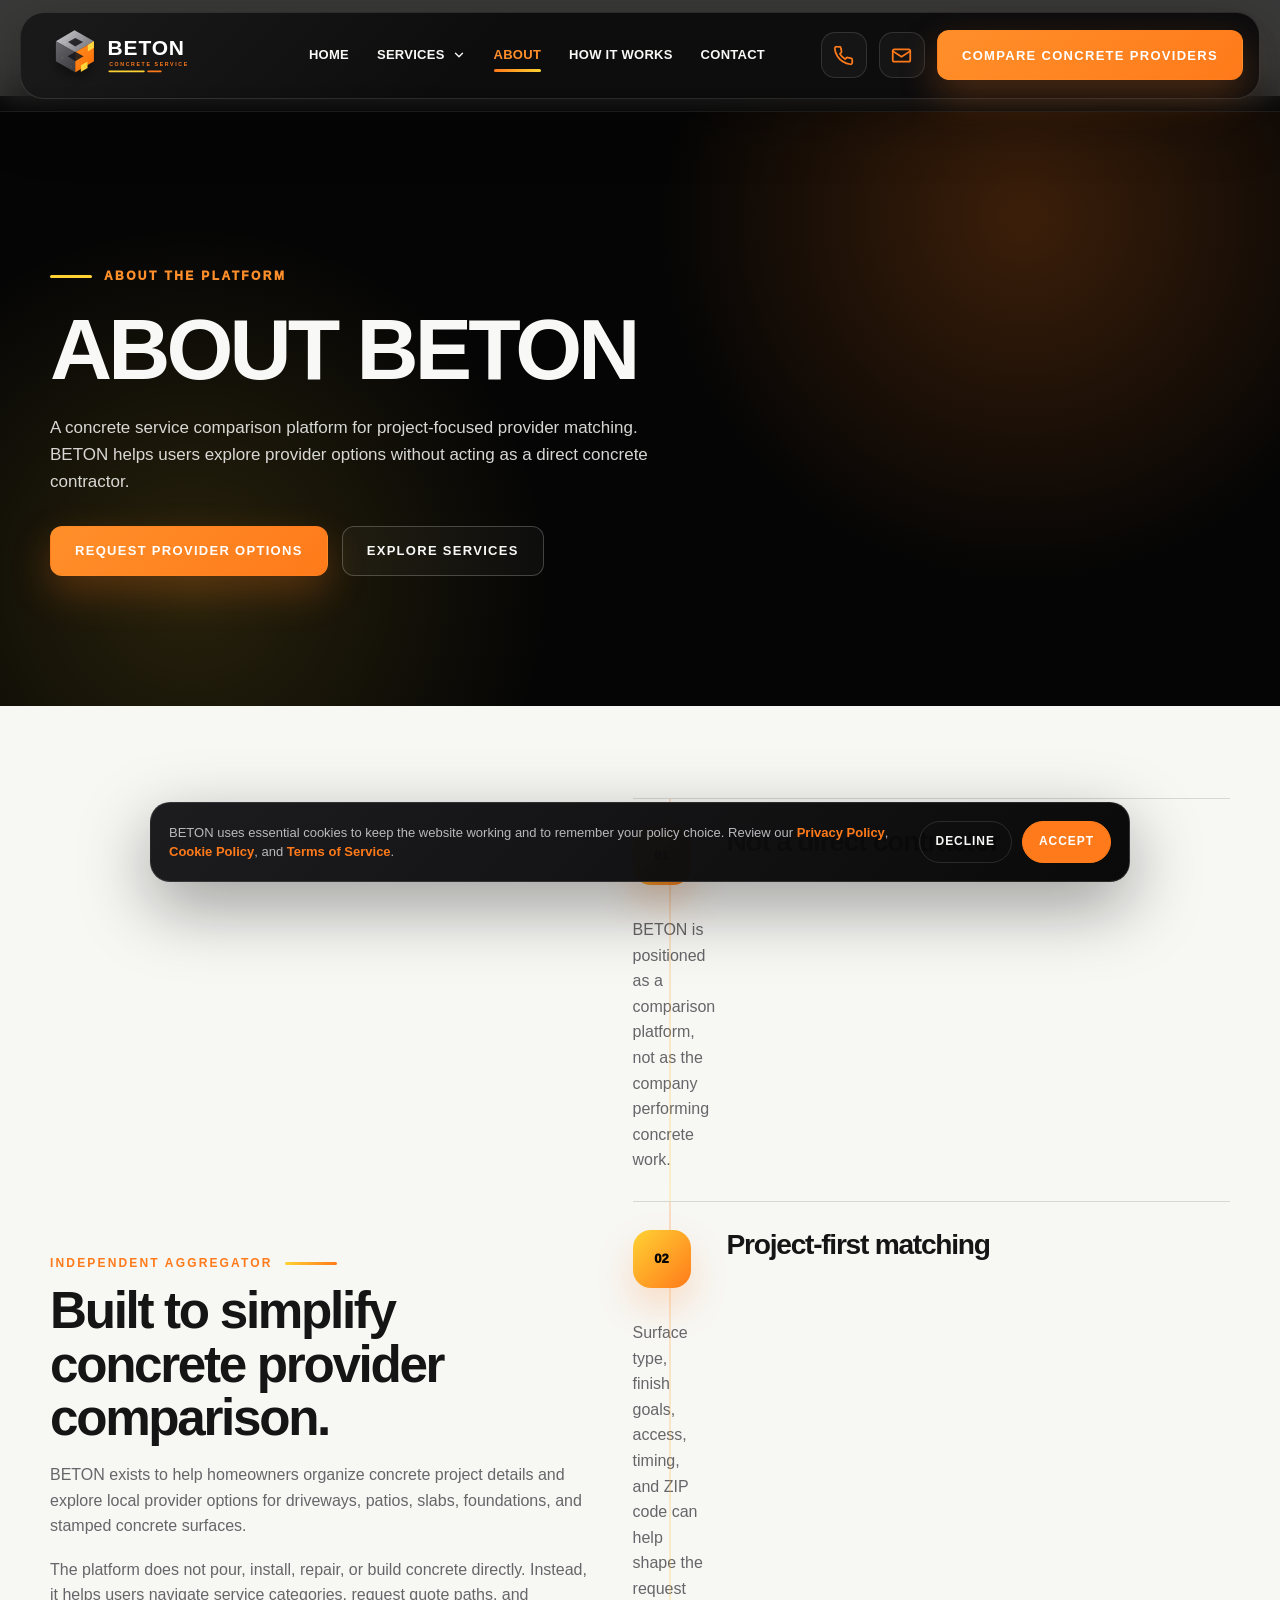
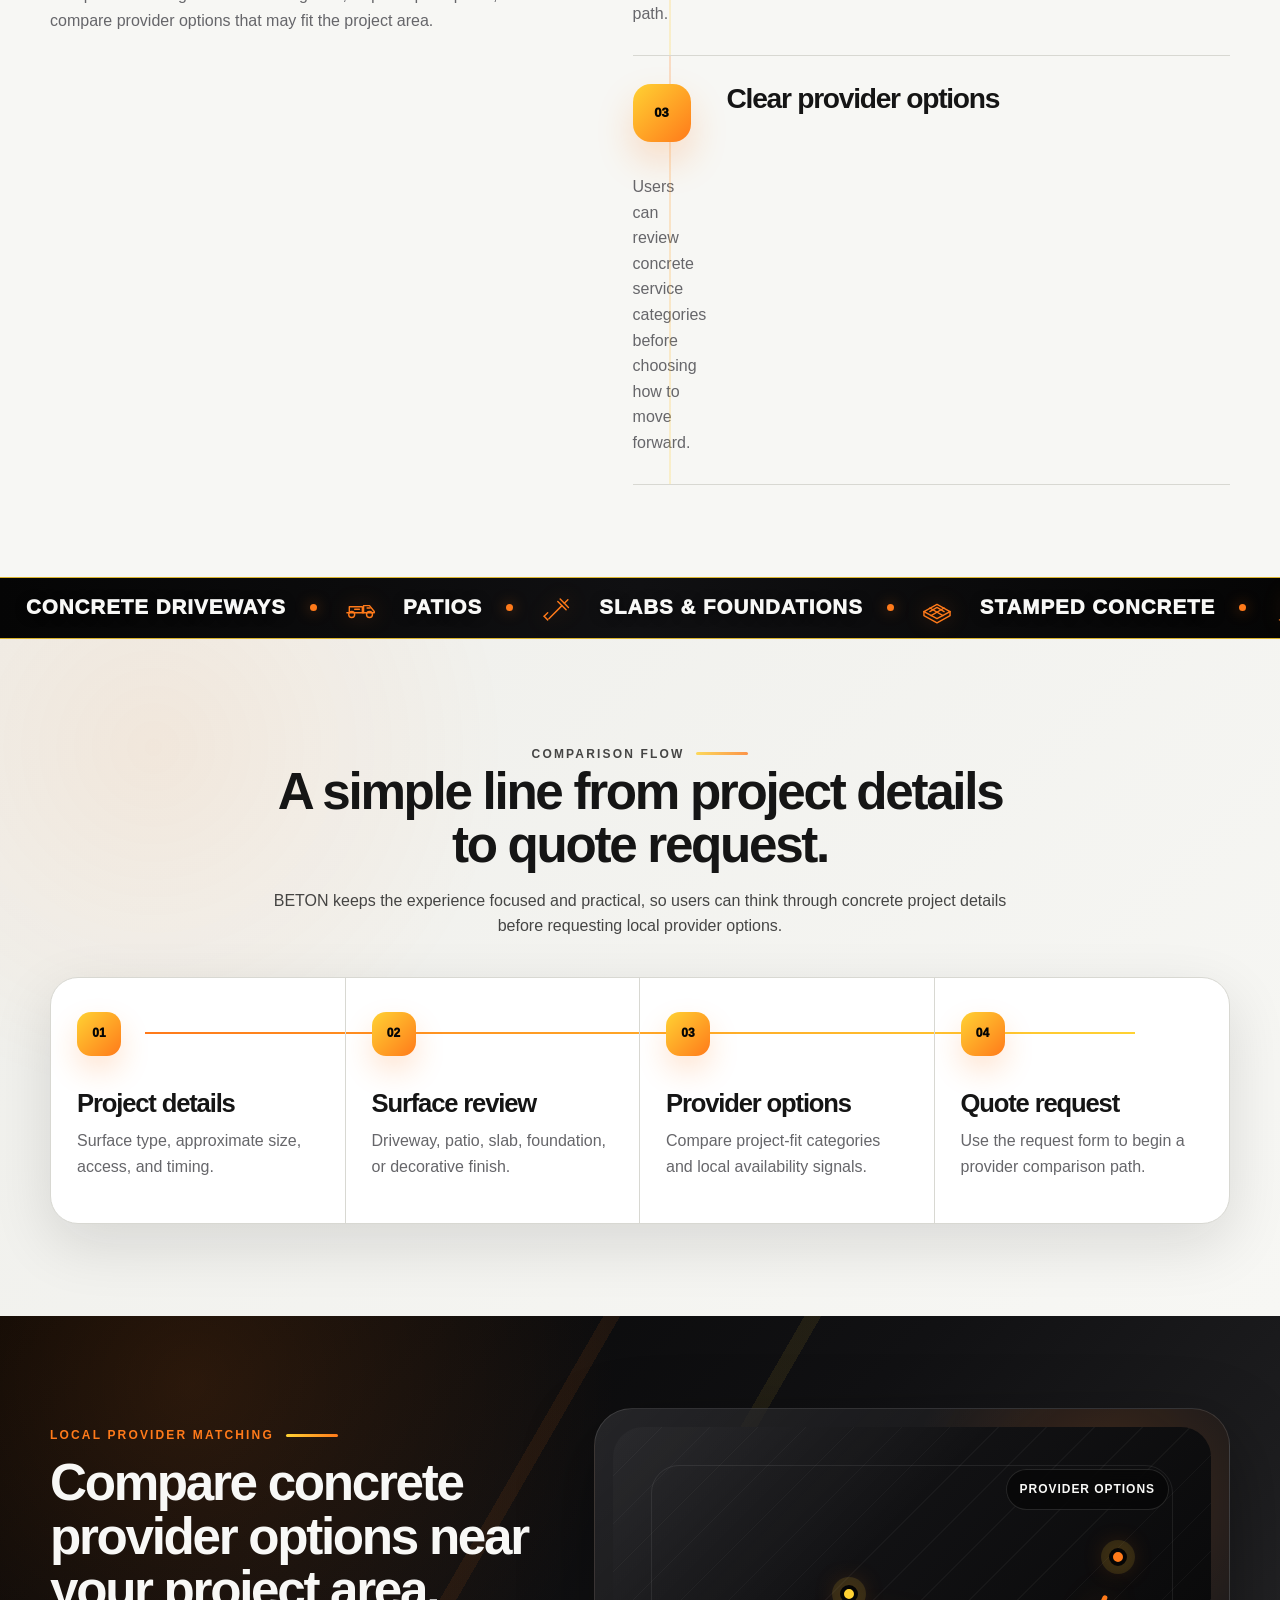
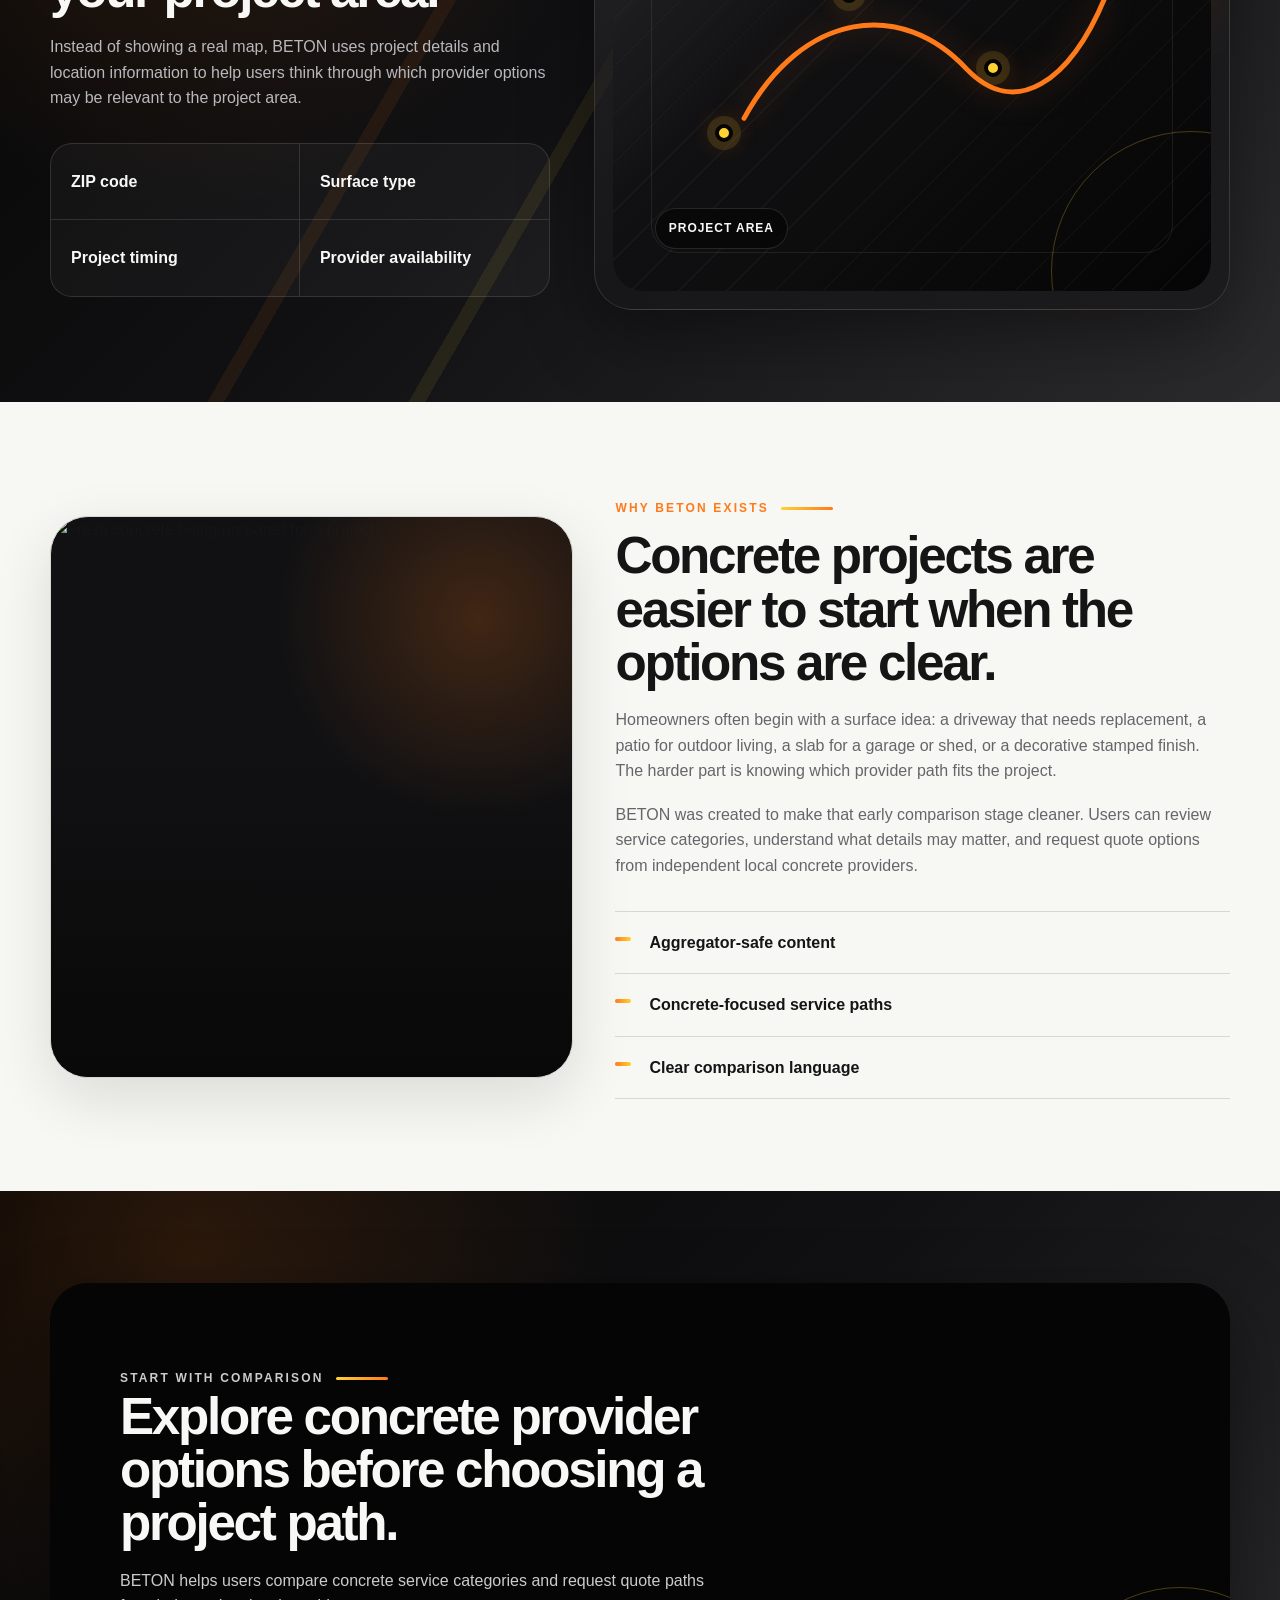
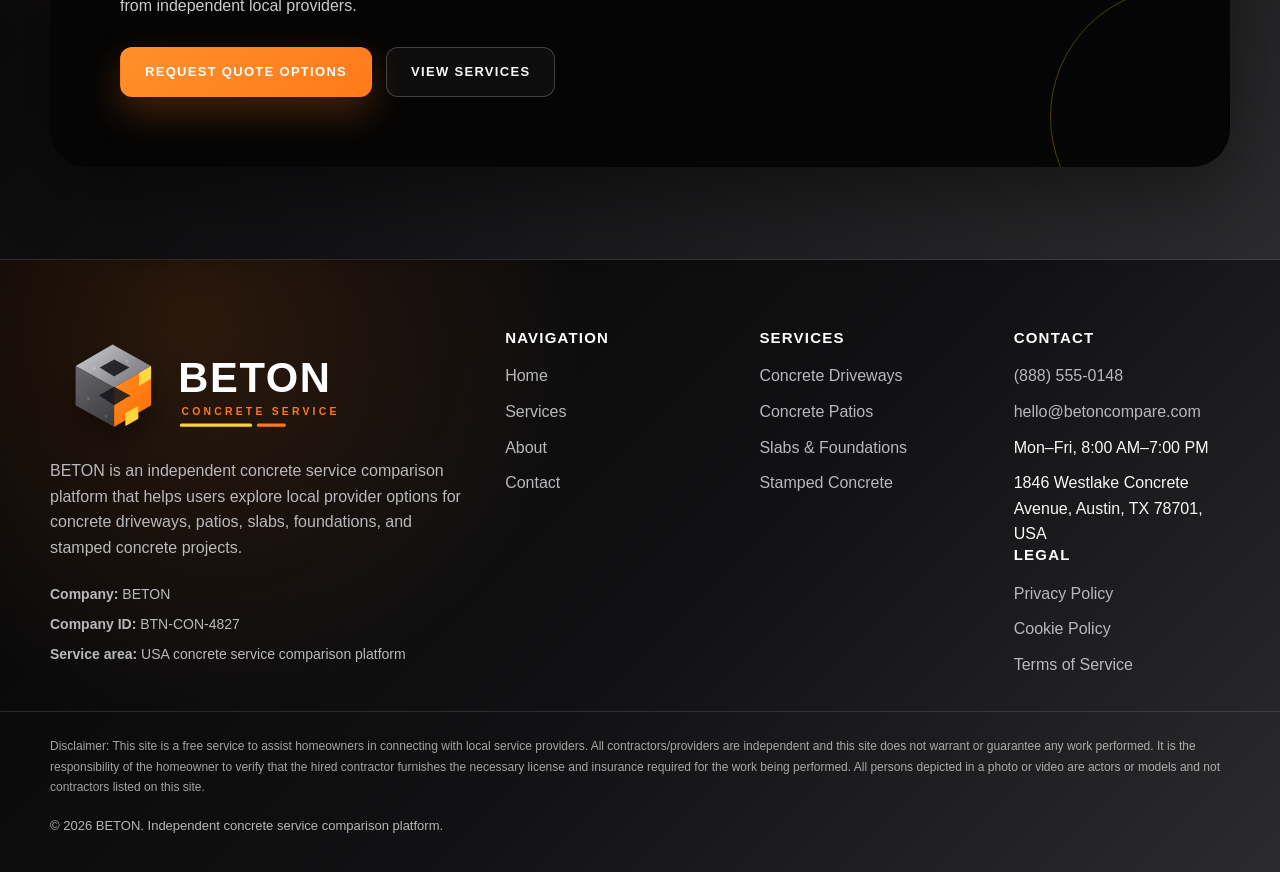
==== commit 0ab17ff3: "+" ====
--- a/about.html
+++ b/about.html
@@ -180,41 +180,183 @@
             </div>
         </section>
 
-        <section class="about-service-marquee concrete-marquee" aria-label="Clickable concrete service marquee">
-            <div class="concrete-marquee__track">
-                <div class="concrete-marquee__group">
-                    <a class="concrete-marquee__item" href="concrete-driveways.html"><span>Concrete Driveways</span></a>
-                    <span class="concrete-marquee__dot"></span>
-                    <a class="concrete-marquee__item" href="concrete-patios.html"><span>Patios</span></a>
-                    <span class="concrete-marquee__dot"></span>
-                    <a class="concrete-marquee__item" href="slabs-foundations.html"><span>Slabs</span></a>
-                    <span class="concrete-marquee__dot"></span>
-                    <a class="concrete-marquee__item" href="slabs-foundations.html"><span>Foundations</span></a>
-                    <span class="concrete-marquee__dot"></span>
-                    <a class="concrete-marquee__item" href="stamped-concrete.html"><span>Stamped Concrete</span></a>
-                    <span class="concrete-marquee__dot"></span>
-                    <a class="concrete-marquee__item" href="services.html"><span>Local Providers</span></a>
-                </div>
-
-                <div class="concrete-marquee__group" aria-hidden="true">
-                    <a class="concrete-marquee__item" href="concrete-driveways.html" tabindex="-1"><span>Concrete
-                            Driveways</span></a>
-                    <span class="concrete-marquee__dot"></span>
-                    <a class="concrete-marquee__item" href="concrete-patios.html" tabindex="-1"><span>Patios</span></a>
-                    <span class="concrete-marquee__dot"></span>
-                    <a class="concrete-marquee__item" href="slabs-foundations.html" tabindex="-1"><span>Slabs</span></a>
-                    <span class="concrete-marquee__dot"></span>
-                    <a class="concrete-marquee__item" href="slabs-foundations.html"
-                        tabindex="-1"><span>Foundations</span></a>
-                    <span class="concrete-marquee__dot"></span>
-                    <a class="concrete-marquee__item" href="stamped-concrete.html" tabindex="-1"><span>Stamped
-                            Concrete</span></a>
-                    <span class="concrete-marquee__dot"></span>
-                    <a class="concrete-marquee__item" href="services.html" tabindex="-1"><span>Local
-                            Providers</span></a>
-                </div>
-            </div>
-        </section>
+    <section class="concrete-marquee concrete-marquee--icons" aria-label="Concrete service marquee">
+        <div class="concrete-marquee__track">
+            <div class="concrete-marquee__group">
+                <div class="concrete-marquee__item">
+                    <span>Concrete Driveways</span>
+                </div>
+    
+                <span class="concrete-marquee__dot"></span>
+    
+                <div class="concrete-marquee__icon" aria-hidden="true">
+                    <svg viewBox="0 0 64 64">
+                        <path d="M10 40H38" />
+                        <path d="M38 28H48L56 38V40H38V28Z" />
+                        <path d="M14 40V30H36V40" />
+                        <path d="M18 48A5 5 0 1 0 18 38A5 5 0 0 0 18 48Z" />
+                        <path d="M48 48A5 5 0 1 0 48 38A5 5 0 0 0 48 48Z" />
+                        <path d="M23 34H31" />
+                        <path d="M44 32H49" />
+                    </svg>
+                </div>
+    
+                <div class="concrete-marquee__item">
+                    <span>Patios</span>
+                </div>
+    
+                <span class="concrete-marquee__dot"></span>
+    
+                <div class="concrete-marquee__icon" aria-hidden="true">
+                    <svg viewBox="0 0 64 64">
+                        <path d="M20 50L42 28" />
+                        <path d="M35 21L49 35" />
+                        <path d="M39 17L53 31" />
+                        <path d="M18 52L12 46" />
+                        <path d="M12 46L18 40" />
+                        <path d="M46 24L52 18" />
+                    </svg>
+                </div>
+    
+                <div class="concrete-marquee__item">
+                    <span>Slabs &amp; Foundations</span>
+                </div>
+    
+                <span class="concrete-marquee__dot"></span>
+    
+                <div class="concrete-marquee__icon" aria-hidden="true">
+                    <svg viewBox="0 0 64 64">
+                        <path d="M10 38L32 26L54 38L32 50L10 38Z" />
+                        <path d="M10 38V45L32 57L54 45V38" />
+                        <path d="M20 38L32 31L44 38" />
+                        <path d="M22 45L44 32" />
+                        <path d="M42 45L20 32" />
+                    </svg>
+                </div>
+    
+                <div class="concrete-marquee__item">
+                    <span>Stamped Concrete</span>
+                </div>
+    
+                <span class="concrete-marquee__dot"></span>
+    
+                <div class="concrete-marquee__icon" aria-hidden="true">
+                    <svg viewBox="0 0 64 64">
+                        <path d="M24 10H40" />
+                        <path d="M28 10L20 52" />
+                        <path d="M36 10L44 52" />
+                        <path d="M16 52H48" />
+                        <path d="M24 24H40" />
+                        <path d="M22 36H42" />
+                    </svg>
+                </div>
+    
+                <div class="concrete-marquee__item">
+                    <span>Local Providers</span>
+                </div>
+    
+                <span class="concrete-marquee__dot"></span>
+    
+                <div class="concrete-marquee__icon" aria-hidden="true">
+                    <svg viewBox="0 0 64 64">
+                        <path d="M32 56S50 43 50 24A18 18 0 0 0 14 24C14 43 32 56 32 56Z" />
+                        <path d="M32 30A6 6 0 1 0 32 18A6 6 0 0 0 32 30Z" />
+                    </svg>
+                </div>
+    
+                <div class="concrete-marquee__item">
+                    <span>Quality Options</span>
+                </div>
+            </div>
+    
+            <div class="concrete-marquee__group" aria-hidden="true">
+                <div class="concrete-marquee__item">
+                    <span>Concrete Driveways</span>
+                </div>
+    
+                <span class="concrete-marquee__dot"></span>
+    
+                <div class="concrete-marquee__icon" aria-hidden="true">
+                    <svg viewBox="0 0 64 64">
+                        <path d="M10 40H38" />
+                        <path d="M38 28H48L56 38V40H38V28Z" />
+                        <path d="M14 40V30H36V40" />
+                        <path d="M18 48A5 5 0 1 0 18 38A5 5 0 0 0 18 48Z" />
+                        <path d="M48 48A5 5 0 1 0 48 38A5 5 0 0 0 48 48Z" />
+                        <path d="M23 34H31" />
+                        <path d="M44 32H49" />
+                    </svg>
+                </div>
+    
+                <div class="concrete-marquee__item">
+                    <span>Patios</span>
+                </div>
+    
+                <span class="concrete-marquee__dot"></span>
+    
+                <div class="concrete-marquee__icon" aria-hidden="true">
+                    <svg viewBox="0 0 64 64">
+                        <path d="M20 50L42 28" />
+                        <path d="M35 21L49 35" />
+                        <path d="M39 17L53 31" />
+                        <path d="M18 52L12 46" />
+                        <path d="M12 46L18 40" />
+                        <path d="M46 24L52 18" />
+                    </svg>
+                </div>
+    
+                <div class="concrete-marquee__item">
+                    <span>Slabs &amp; Foundations</span>
+                </div>
+    
+                <span class="concrete-marquee__dot"></span>
+    
+                <div class="concrete-marquee__icon" aria-hidden="true">
+                    <svg viewBox="0 0 64 64">
+                        <path d="M10 38L32 26L54 38L32 50L10 38Z" />
+                        <path d="M10 38V45L32 57L54 45V38" />
+                        <path d="M20 38L32 31L44 38" />
+                        <path d="M22 45L44 32" />
+                        <path d="M42 45L20 32" />
+                    </svg>
+                </div>
+    
+                <div class="concrete-marquee__item">
+                    <span>Stamped Concrete</span>
+                </div>
+    
+                <span class="concrete-marquee__dot"></span>
+    
+                <div class="concrete-marquee__icon" aria-hidden="true">
+                    <svg viewBox="0 0 64 64">
+                        <path d="M24 10H40" />
+                        <path d="M28 10L20 52" />
+                        <path d="M36 10L44 52" />
+                        <path d="M16 52H48" />
+                        <path d="M24 24H40" />
+                        <path d="M22 36H42" />
+                    </svg>
+                </div>
+    
+                <div class="concrete-marquee__item">
+                    <span>Local Providers</span>
+                </div>
+    
+                <span class="concrete-marquee__dot"></span>
+    
+                <div class="concrete-marquee__icon" aria-hidden="true">
+                    <svg viewBox="0 0 64 64">
+                        <path d="M32 56S50 43 50 24A18 18 0 0 0 14 24C14 43 32 56 32 56Z" />
+                        <path d="M32 30A6 6 0 1 0 32 18A6 6 0 0 0 32 30Z" />
+                    </svg>
+                </div>
+    
+                <div class="concrete-marquee__item">
+                    <span>Quality Options</span>
+                </div>
+            </div>
+        </div>
+    </section>
 
         <section class="pour-process section section--soft" aria-labelledby="pour-process-title">
             <div class="container">
--- a/css/style.css
+++ b/css/style.css
@@ -255,9 +255,12 @@
 ========================= */
 
 .site-header {
-    position: sticky;
+    position: fixed;
     top: 0;
-    z-index: 1000;
+    left: 0;
+    right: 0;
+    z-index: 1400;
+    width: 100%;
     padding: 12px 0;
     background: rgba(5, 5, 5, 0.78);
     border-bottom: 1px solid rgba(255, 255, 255, 0.08);
@@ -842,8 +845,6 @@
     overflow: hidden;
     color: var(--color-text-light);
     background-color: var(--color-black);
-    border-bottom-left-radius: 36px;
-    border-bottom-right-radius: 36px;
 }
 
 .page-hero::before {
@@ -1645,4 +1646,114 @@
         animation-iteration-count: 1 !important;
         transition-duration: 0.001ms !important;
     }
+}
+
+body {
+    padding-top: 96px;
+}
+@media (max-width: 920px) {
+    body {
+        padding-top: 88px;
+    }
+}
+
+@media (max-width: 680px) {
+    body {
+        padding-top: 82px;
+    }
+}
+section[id],
+#contact-form,
+#how-it-works,
+#faq {
+    scroll-margin-top: 120px;
+}
+
+@media (max-width: 680px) {
+
+    section[id],
+    #contact-form,
+    #how-it-works,
+    #faq {
+        scroll-margin-top: 96px;
+    }
+}
+
+.site-header,
+.header-shell {
+    transition:
+        background var(--transition),
+        border-color var(--transition),
+        box-shadow var(--transition),
+        backdrop-filter var(--transition);
+}
+
+/* При скролле убираем именно общий фон хедера */
+.site-header.is-scrolled {
+    background: transparent;
+    border-bottom-color: transparent;
+    backdrop-filter: none;
+}
+
+/* Внутреннюю капсулу НЕ убираем */
+.site-header.is-scrolled .header-shell {
+    background:
+        linear-gradient(135deg, rgba(255, 255, 255, 0.055), transparent 38%),
+        rgba(11, 11, 12, 0.94);
+    border-color: var(--color-border-dark);
+    box-shadow: 0 18px 60px rgba(0, 0, 0, 0.34);
+}
+
+
+.concrete-marquee--icons {
+    background:
+        linear-gradient(180deg, rgba(255, 210, 51, 0.85), rgba(255, 210, 51, 0.85)) top / 100% 1px no-repeat,
+        linear-gradient(180deg, rgba(255, 210, 51, 0.85), rgba(255, 210, 51, 0.85)) bottom / 100% 1px no-repeat,
+        linear-gradient(90deg, #050505, #101012, #050505);
+    border-top: 0;
+    border-bottom: 0;
+}
+
+.concrete-marquee--icons .concrete-marquee__group {
+    gap: 24px;
+    padding: 12px 26px;
+}
+
+.concrete-marquee--icons .concrete-marquee__item {
+    gap: 0;
+    font-size: clamp(18px, 1.6vw, 24px);
+}
+
+.concrete-marquee--icons .concrete-marquee__icon {
+    width: 38px;
+    height: 38px;
+    color: var(--color-orange);
+    flex: 0 0 auto;
+    filter: drop-shadow(0 0 10px rgba(255, 122, 26, 0.28));
+}
+
+.concrete-marquee--icons .concrete-marquee__icon svg {
+    width: 100%;
+    height: 100%;
+}
+
+.concrete-marquee--icons .concrete-marquee__icon svg * {
+    fill: none;
+    stroke: currentColor;
+    stroke-width: 2.4;
+    stroke-linecap: round;
+    stroke-linejoin: round;
+}
+
+.concrete-marquee--icons .concrete-marquee__dot {
+    width: 7px;
+    height: 7px;
+    background: var(--color-orange);
+    box-shadow: 0 0 14px rgba(255, 122, 26, 0.55);
+}
+
+.concrete-marquee--icons .concrete-marquee__item span {
+    color: var(--color-text-light);
+    -webkit-text-stroke: 0;
+    text-shadow: 0 2px 12px rgba(0, 0, 0, 0.45);
 }
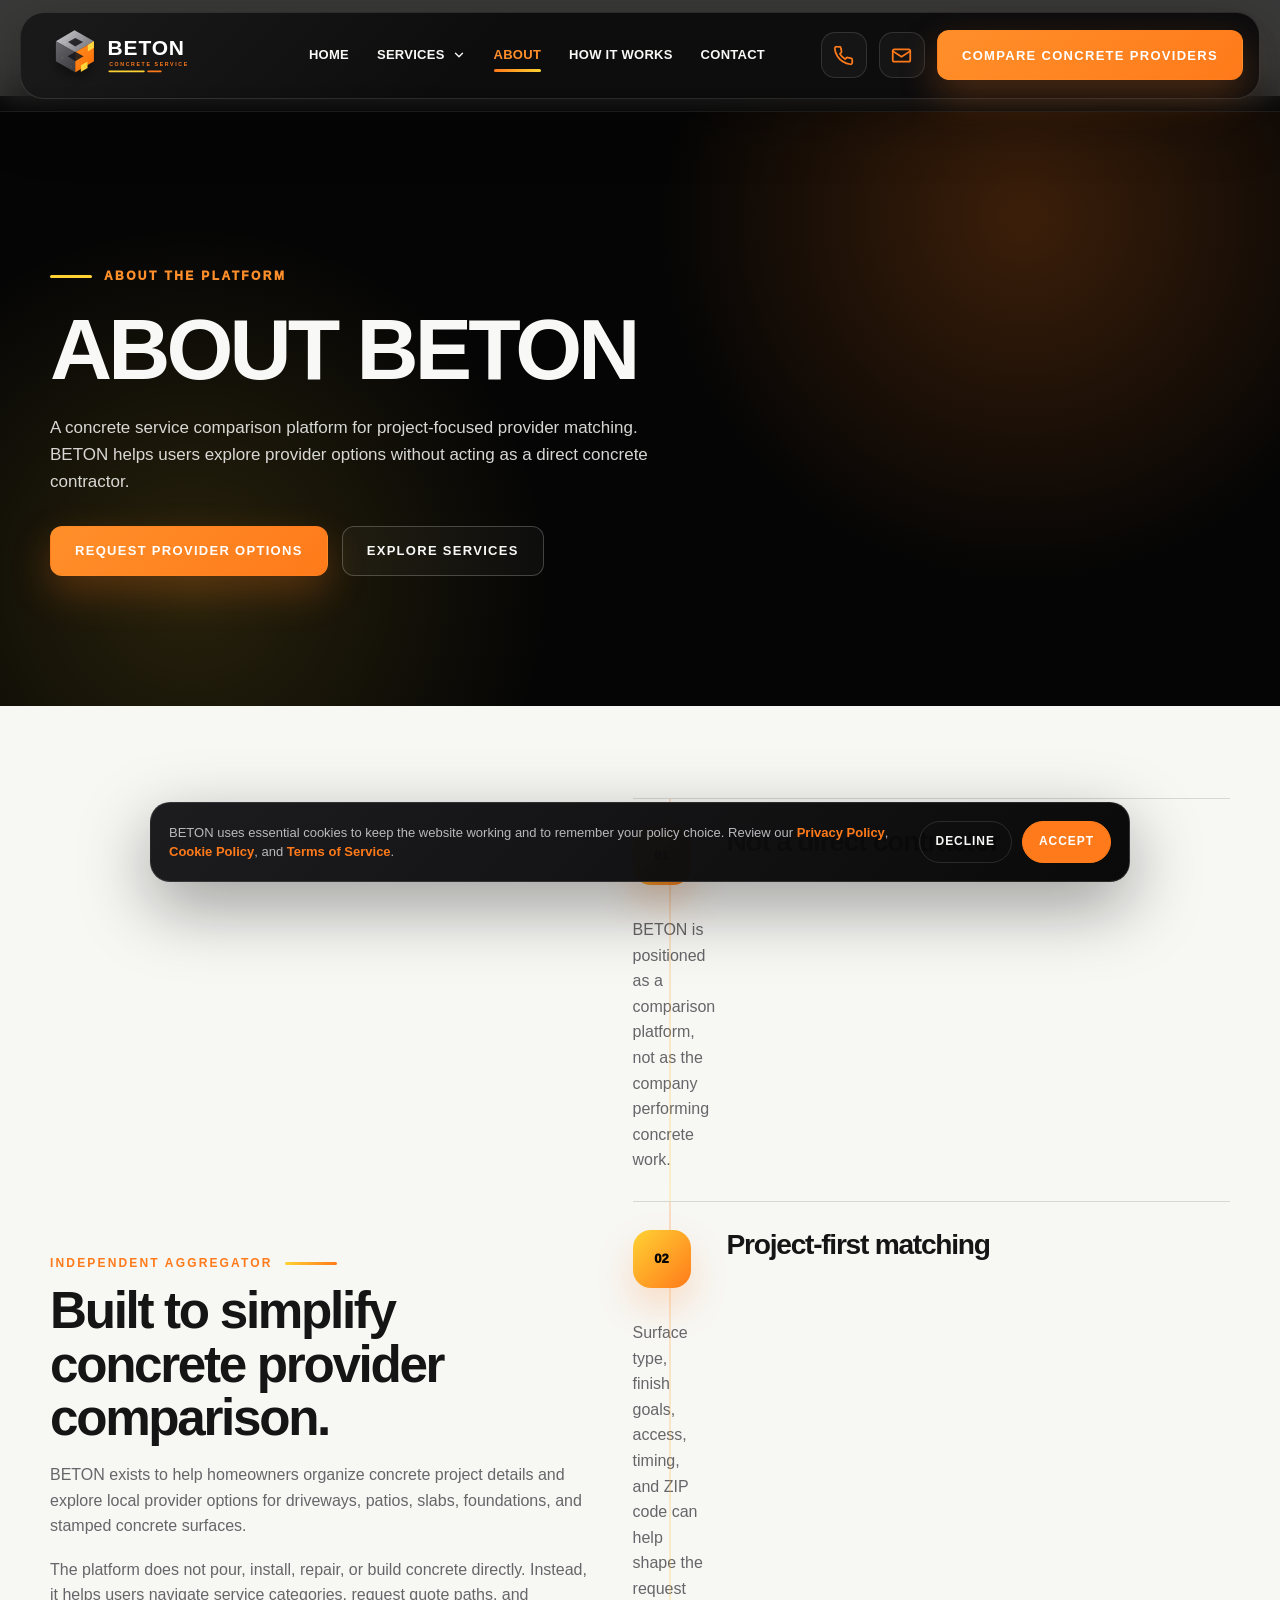
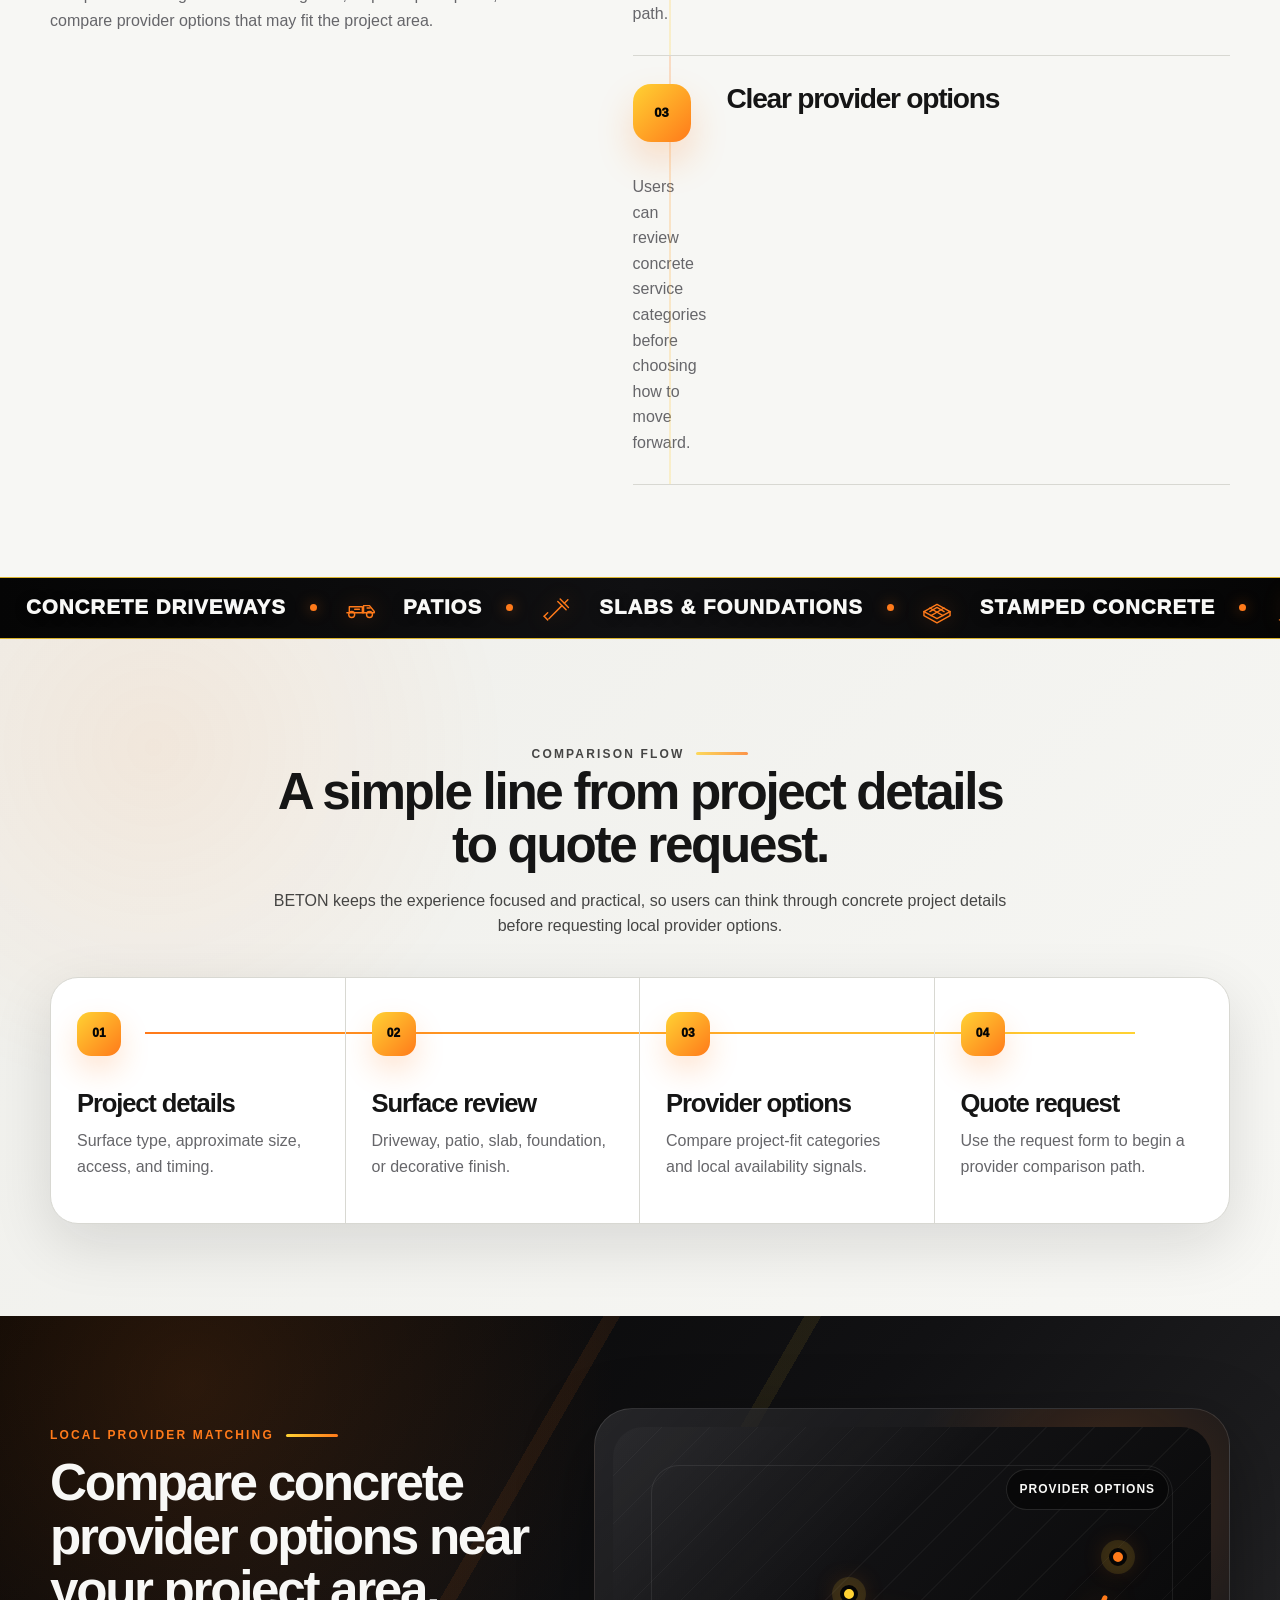
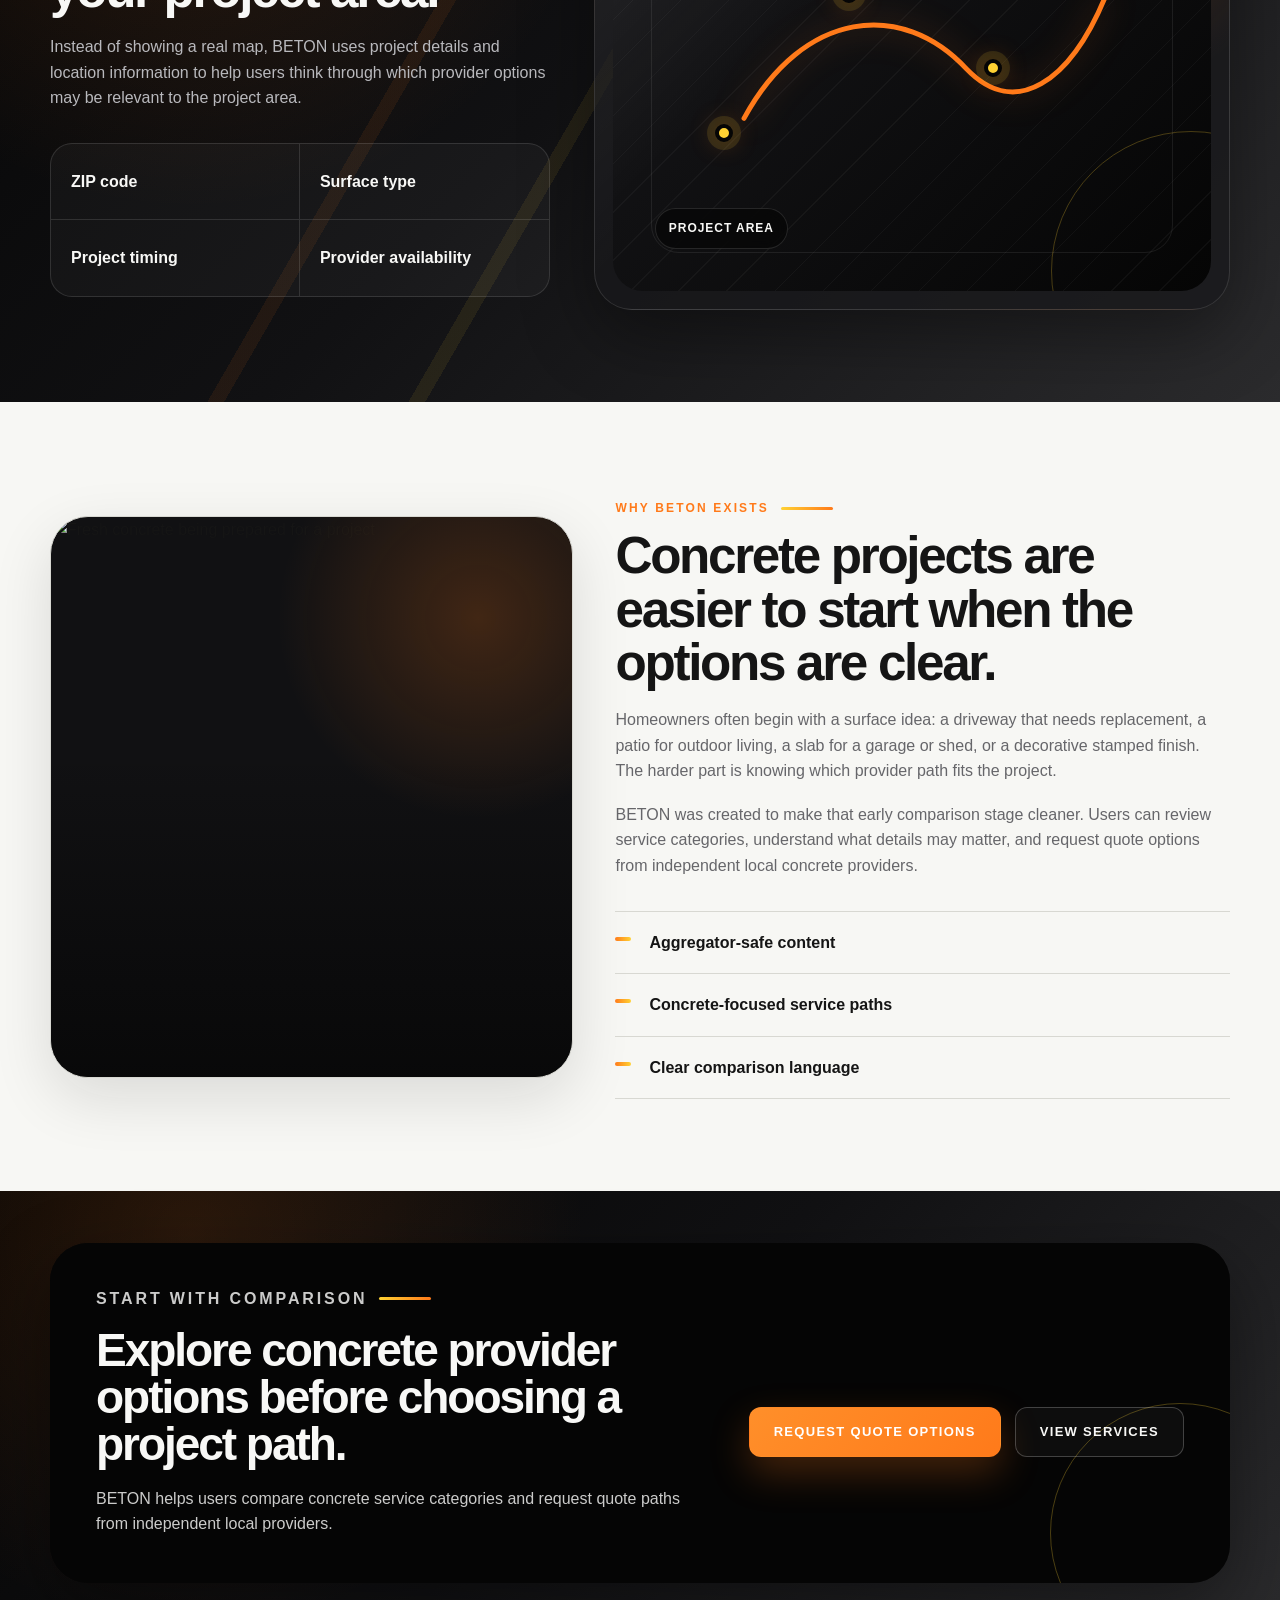
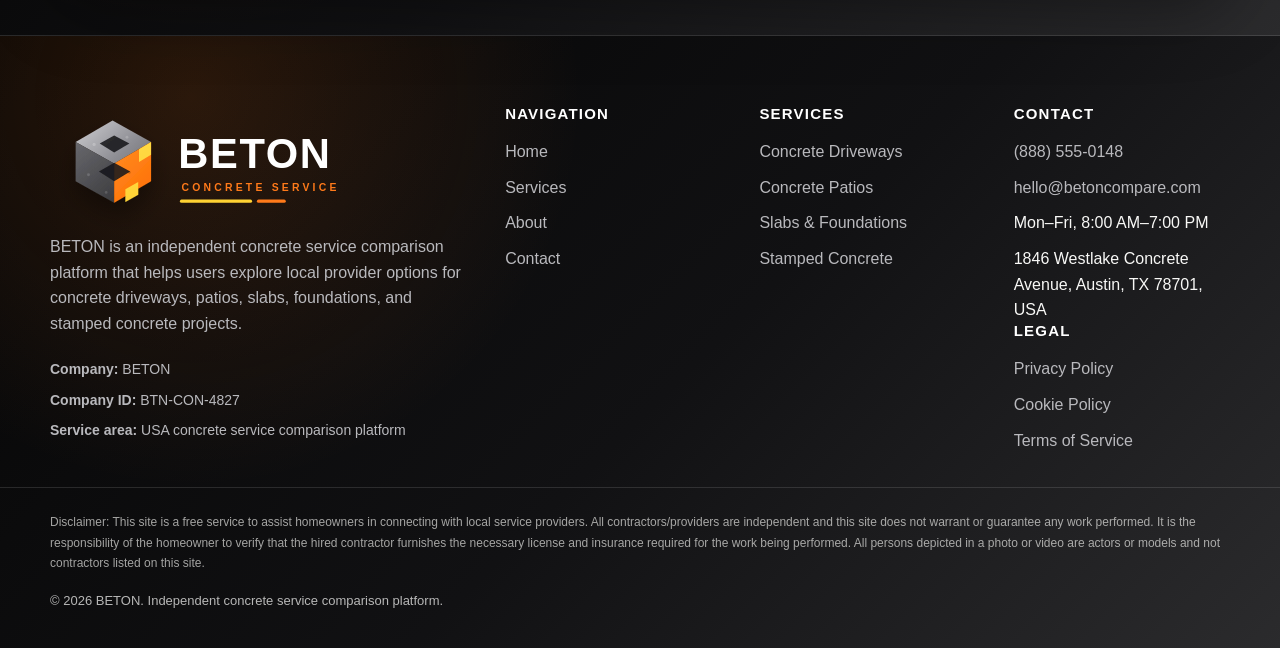
==== commit 07225d60: "+" ====
--- a/about.html
+++ b/about.html
@@ -467,7 +467,7 @@
             </div>
         </section>
 
-        <section class="section section--dark" aria-labelledby="about-cta-title">
+        <section class="home-final-cta section section--dark" aria-labelledby="about-cta-title">
             <div class="container">
                 <div class="cta-card about-cta-card">
                     <div class="cta-card__content">
--- a/css/style.css
+++ b/css/style.css
@@ -1756,4 +1756,585 @@
     color: var(--color-text-light);
     -webkit-text-stroke: 0;
     text-shadow: 0 2px 12px rgba(0, 0, 0, 0.45);
+}
+
+/* =========================
+   Verification circles redesign
+========================= */
+
+.verification-strip {
+    overflow: hidden;
+}
+
+.verification-line {
+    position: relative;
+    display: grid;
+    grid-template-columns: repeat(4, minmax(210px, 1fr));
+    gap: clamp(22px, 3vw, 38px);
+    align-items: center;
+    border: 0;
+    border-radius: 0;
+    background: transparent;
+    box-shadow: none;
+}
+
+/* Тонкая базовая линия между кругами */
+.verification-line::before {
+    content: "";
+    position: absolute;
+    left: 9%;
+    right: 9%;
+    top: 50%;
+    height: 1px;
+    z-index: 0;
+    background: rgba(255, 122, 26, 0.24);
+    transform: translateY(-50%);
+}
+
+/* Движущаяся оранжево-желтая линия */
+.verification-line::after {
+    content: "";
+    position: absolute;
+    left: 9%;
+    right: 9%;
+    top: 50%;
+    height: 2px;
+    z-index: 0;
+    background: linear-gradient(90deg,
+            transparent 0%,
+            rgba(255, 122, 26, 0) 20%,
+            rgba(255, 122, 26, 0.9) 42%,
+            rgba(255, 210, 51, 1) 50%,
+            rgba(255, 122, 26, 0.9) 58%,
+            rgba(255, 122, 26, 0) 80%,
+            transparent 100%);
+    background-size: 180% 100%;
+    filter: drop-shadow(0 0 10px rgba(255, 122, 26, 0.42));
+    transform: translateY(-50%);
+    animation: verificationLineFlow 3.2s linear infinite;
+}
+
+.verification-line article {
+    position: relative;
+    z-index: 2;
+    width: min(100%, 275px);
+    aspect-ratio: 1 / 1;
+    min-height: 0;
+    margin-inline: auto;
+    padding: 34px 26px;
+    display: flex;
+    flex-direction: column;
+    align-items: center;
+    justify-content: center;
+
+    text-align: center;
+    border: 2px solid rgba(255, 122, 26, 0.72);
+    border-radius: 50%;
+    background:
+        radial-gradient(circle at 32% 20%, rgba(255, 210, 51, 0.22), transparent 31%),
+        radial-gradient(circle at 82% 78%, rgba(255, 122, 26, 0.18), transparent 36%),
+        linear-gradient(145deg, rgba(255, 255, 255, 0.96), rgba(255, 239, 222, 0.92));
+    box-shadow:
+        0 22px 60px rgba(17, 17, 19, 0.12),
+        inset 0 0 0 8px rgba(255, 122, 26, 0.045);
+    overflow: hidden;
+
+    transition:
+        transform var(--transition),
+        border-color var(--transition),
+        box-shadow var(--transition),
+        background var(--transition);
+}
+
+/* Убираем старую линию сверху из прошлых стилей */
+.verification-line article::before {
+    content: "";
+    position: absolute;
+    inset: 14px;
+    width: auto;
+    height: auto;
+    left: 14px;
+    top: 14px;
+    border: 1px solid rgba(255, 122, 26, 0.18);
+    border-radius: 50%;
+    background: transparent;
+    transform: none;
+}
+
+/* Блик внутри круга */
+.verification-line article::after {
+    content: "";
+    position: absolute;
+    inset: -40%;
+    z-index: -1;
+    background: linear-gradient(110deg,
+            transparent 0%,
+            rgba(255, 255, 255, 0.34) 46%,
+            transparent 58%);
+    transform: translateX(-120%) rotate(12deg);
+    transition: transform 680ms ease;
+}
+
+.verification-line article:hover {
+    transform: translateY(-8px) scale(1.035);
+    border-color: var(--color-orange);
+    background:
+        radial-gradient(circle at 30% 18%, rgba(255, 210, 51, 0.3), transparent 32%),
+        radial-gradient(circle at 82% 78%, rgba(255, 122, 26, 0.28), transparent 38%),
+        linear-gradient(145deg, #FFFFFF, #FFF1E5);
+    box-shadow:
+        0 28px 76px rgba(255, 122, 26, 0.22),
+        0 18px 48px rgba(17, 17, 19, 0.13),
+        inset 0 0 0 8px rgba(255, 122, 26, 0.07);
+}
+
+.verification-line article:hover::after {
+    transform: translateX(120%) rotate(12deg);
+}
+
+.verification-line h3 {
+    position: relative;
+    margin: 0;
+    max-width: 210px;
+    color: var(--color-text-dark);
+    font-size: clamp(19px, 1.8vw, 25px);
+    line-height: 1.08;
+    letter-spacing: -0.045em;
+}
+
+.verification-line h3::after {
+    content: "";
+    display: block;
+    width: 44px;
+    height: 3px;
+    margin: 14px auto 0;
+    border-radius: 999px;
+    background: linear-gradient(90deg, var(--color-orange), var(--color-yellow));
+}
+
+.verification-line p {
+    position: relative;
+    max-width: 205px;
+    margin: 13px 0 0;
+    color: var(--color-text-muted);
+    font-size: 13px;
+    line-height: 1.45;
+}
+
+/* Небольшое живое свечение у разных кругов */
+.verification-line article:nth-child(1) {
+    animation-delay: 0s;
+}
+
+.verification-line article:nth-child(2) {
+    animation-delay: 0.15s;
+}
+
+.verification-line article:nth-child(3) {
+    animation-delay: 0.3s;
+}
+
+.verification-line article:nth-child(4) {
+    animation-delay: 0.45s;
+}
+
+@keyframes verificationLineFlow {
+    from {
+        background-position: 180% 0;
+    }
+
+    to {
+        background-position: -180% 0;
+    }
+}
+
+@media (max-width: 1120px) {
+    .verification-line {
+        grid-template-columns: repeat(2, minmax(220px, 1fr));
+        gap: 28px;
+    }
+
+    .verification-line::before,
+    .verification-line::after {
+        display: none;
+    }
+
+    .verification-line article,
+    .verification-line article:nth-child(1),
+    .verification-line article:nth-child(2) {
+        border-right: 2px solid rgba(255, 122, 26, 0.72);
+        border-bottom: 2px solid rgba(255, 122, 26, 0.72);
+    }
+}
+
+@media (max-width: 620px) {
+    .verification-line {
+        grid-template-columns: 1fr;
+        gap: 20px;
+    }
+
+    .verification-line article,
+    .verification-line article:nth-child(1),
+    .verification-line article:nth-child(2) {
+        width: min(100%, 310px);
+        border: 2px solid rgba(255, 122, 26, 0.72);
+    }
+}
+
+@media (max-width: 390px) {
+    .verification-line article {
+        width: 100%;
+        aspect-ratio: auto;
+        min-height: 260px;
+        border-radius: 34px;
+    }
+
+    .verification-line article::before {
+        border-radius: 28px;
+    }
+}
+
+@media (prefers-reduced-motion: reduce) {
+    .verification-line::after {
+        animation: none;
+    }
+}
+
+/* Clean premium verification circles */
+
+.verification-line {
+    position: relative;
+    display: grid;
+    grid-template-columns: repeat(4, minmax(210px, 1fr));
+    gap: clamp(24px, 3vw, 40px);
+    align-items: center;
+    border: 0;
+    background: transparent;
+    box-shadow: none;
+}
+
+/* Static thin base line */
+.verification-line::before {
+    content: "";
+    position: absolute;
+    left: 9%;
+    right: 9%;
+    top: 50%;
+    height: 1px;
+    z-index: 0;
+    background: rgba(217, 93, 0, 0.34);
+    transform: translateY(-50%);
+}
+
+/* Moving accent line */
+.verification-line::after {
+    content: "";
+    position: absolute;
+    left: 9%;
+    right: 9%;
+    top: 50%;
+    height: 2px;
+    z-index: 0;
+    background: linear-gradient(90deg,
+            transparent 0%,
+            transparent 22%,
+            var(--color-orange) 46%,
+            var(--color-yellow) 50%,
+            var(--color-orange) 54%,
+            transparent 78%,
+            transparent 100%);
+    background-size: 190% 100%;
+    transform: translateY(-50%);
+    animation: verificationLineFlow 3s linear infinite;
+}
+
+.verification-line article {
+    position: relative;
+    z-index: 2;
+    width: min(100%, 275px);
+    aspect-ratio: 1 / 1;
+    min-height: 0;
+    margin-inline: auto;
+    padding: 34px 26px;
+
+    display: flex;
+    flex-direction: column;
+    align-items: center;
+    justify-content: center;
+
+    text-align: center;
+    border: 3px solid var(--color-orange);
+    border-radius: 50%;
+    background: #FFF8EF;
+    box-shadow:
+        0 22px 52px rgba(17, 17, 19, 0.12),
+        0 0 0 8px rgba(255, 122, 26, 0.08);
+
+    overflow: hidden;
+    transition:
+        transform var(--transition),
+        background var(--transition),
+        border-color var(--transition),
+        box-shadow var(--transition);
+}
+
+/* Inner thin ring, no gradients */
+.verification-line article::before {
+    content: "";
+    position: absolute;
+    inset: 13px;
+    width: auto;
+    height: auto;
+    left: 13px;
+    top: 13px;
+    border: 1px solid rgba(255, 122, 26, 0.34);
+    border-radius: 50%;
+    background: transparent;
+    transform: none;
+}
+
+/* Remove old shiny highlight completely */
+.verification-line article::after {
+    display: none;
+}
+
+.verification-line article:hover {
+    transform: translateY(-8px) scale(1.03);
+    background: var(--color-orange);
+    border-color: var(--color-orange-deep);
+    box-shadow:
+        0 30px 70px rgba(255, 122, 26, 0.34),
+        0 0 0 10px rgba(255, 122, 26, 0.12);
+}
+
+.verification-line article:hover::before {
+    border-color: rgba(255, 255, 255, 0.36);
+}
+
+.verification-line h3 {
+    position: relative;
+    max-width: 210px;
+    margin: 0;
+    color: var(--color-text-dark);
+    font-size: clamp(19px, 1.8vw, 25px);
+    line-height: 1.08;
+    font-weight: 950;
+    letter-spacing: -0.045em;
+    transition: color var(--transition);
+}
+
+.verification-line h3::after {
+    content: "";
+    display: block;
+    width: 48px;
+    height: 3px;
+    margin: 14px auto 0;
+    border-radius: 999px;
+    background: var(--color-orange);
+    transition:
+        background var(--transition),
+        width var(--transition);
+}
+
+.verification-line p {
+    position: relative;
+    max-width: 205px;
+    margin: 13px 0 0;
+    color: var(--color-text-muted);
+    font-size: 13px;
+    line-height: 1.45;
+    font-weight: 600;
+    transition: color var(--transition);
+}
+
+.verification-line article:hover h3,
+.verification-line article:hover p {
+    color: var(--color-white);
+}
+
+.verification-line article:hover h3::after {
+    width: 60px;
+    background: var(--color-yellow);
+}
+
+@keyframes verificationLineFlow {
+    from {
+        background-position: 190% 0;
+    }
+
+    to {
+        background-position: -190% 0;
+    }
+}
+
+@media (max-width: 1120px) {
+    .verification-line {
+        grid-template-columns: repeat(2, minmax(220px, 1fr));
+        gap: 28px;
+    }
+
+    .verification-line::before,
+    .verification-line::after {
+        display: none;
+    }
+}
+
+@media (max-width: 620px) {
+    .verification-line {
+        grid-template-columns: 1fr;
+        gap: 20px;
+    }
+
+    .verification-line article {
+        width: min(100%, 310px);
+    }
+}
+
+@media (max-width: 390px) {
+    .verification-line article {
+        width: 100%;
+        aspect-ratio: auto;
+        min-height: 260px;
+        border-radius: 34px;
+    }
+
+    .verification-line article::before {
+        border-radius: 28px;
+    }
+}
+
+/* More width for verification section heading */
+.verification-strip .section-heading {
+    max-width: 980px;
+}
+
+.verification-strip .section-heading h2 {
+    max-width: 980px;
+    margin-inline: auto;
+}
+
+/* Clean hover transition fix */
+.verification-line article {
+    isolation: isolate;
+    background: #FFF8EF;
+    transition:
+        transform 220ms ease,
+        border-color 220ms ease,
+        box-shadow 220ms ease;
+}
+
+/* Solid orange fill layer, without cheap gradients/blinks */
+.verification-line article::after {
+    content: "";
+    position: absolute;
+    inset: 0;
+    z-index: -1;
+    display: block;
+    border-radius: inherit;
+    background: var(--color-orange);
+    opacity: 0;
+    transition: opacity 180ms ease;
+}
+
+/* Inner ring stays above orange fill */
+.verification-line article::before {
+    z-index: 1;
+}
+
+/* Text stays dark until orange bg is already visible */
+.verification-line h3,
+.verification-line p {
+    z-index: 2;
+    transition: color 120ms ease;
+}
+
+.verification-line h3::after {
+    transition:
+        background 120ms ease,
+        width 160ms ease;
+}
+
+.verification-line article:hover {
+    border-color: var(--color-orange-deep);
+    box-shadow:
+        0 30px 70px rgba(255, 122, 26, 0.28),
+        0 0 0 10px rgba(255, 122, 26, 0.11);
+}
+
+.verification-line article:hover::after {
+    opacity: 1;
+}
+
+.verification-line article:hover h3,
+.verification-line article:hover p {
+    color: var(--color-white);
+    transition-delay: 90ms;
+}
+
+.verification-line article:hover h3::after {
+    width: 60px;
+    background: var(--color-yellow);
+    transition-delay: 90ms;
+}
+
+/* =========================
+   Home final CTA compact horizontal
+========================= */
+
+.home-final-cta {
+    padding: 52px 0;
+}
+
+.home-final-cta .home-cta-card {
+    min-height: 0;
+    border-radius: 30px;
+}
+
+.home-final-cta .cta-card::before {
+    background:
+        linear-gradient(90deg, rgba(5, 5, 5, 0.9) 0%, rgba(5, 5, 5, 0.72) 46%, rgba(5, 5, 5, 0.38) 100%),
+        var(--cta-image) center / cover no-repeat;
+}
+
+.home-final-cta .cta-card__content {
+    max-width: none;
+    width: 100%;
+    padding: clamp(28px, 4vw, 46px);
+    display: grid;
+    grid-template-columns: minmax(0, 1fr) auto;
+    gap: 18px 34px;
+    align-items: center;
+}
+
+.home-final-cta .section-kicker {
+    grid-column: 1 / -1;
+    margin-bottom: 0;
+}
+
+.home-final-cta h2 {
+    grid-column: 1;
+    margin: 0;
+    max-width: 900px;
+    font-size: clamp(30px, 3.6vw, 48px);
+    line-height: 1.02;
+}
+
+.home-final-cta .cta-card p {
+    grid-column: 1;
+    max-width: 820px;
+    margin: 0;
+    font-size: 16px;
+}
+
+.home-final-cta .btn-group {
+    grid-column: 2;
+    grid-row: 2 / 4;
+    margin-top: 0;
+    justify-content: flex-end;
+    align-self: center;
+    min-width: 260px;
+}
+
+.home-final-cta .btn-group .btn {
+    white-space: nowrap;
 }
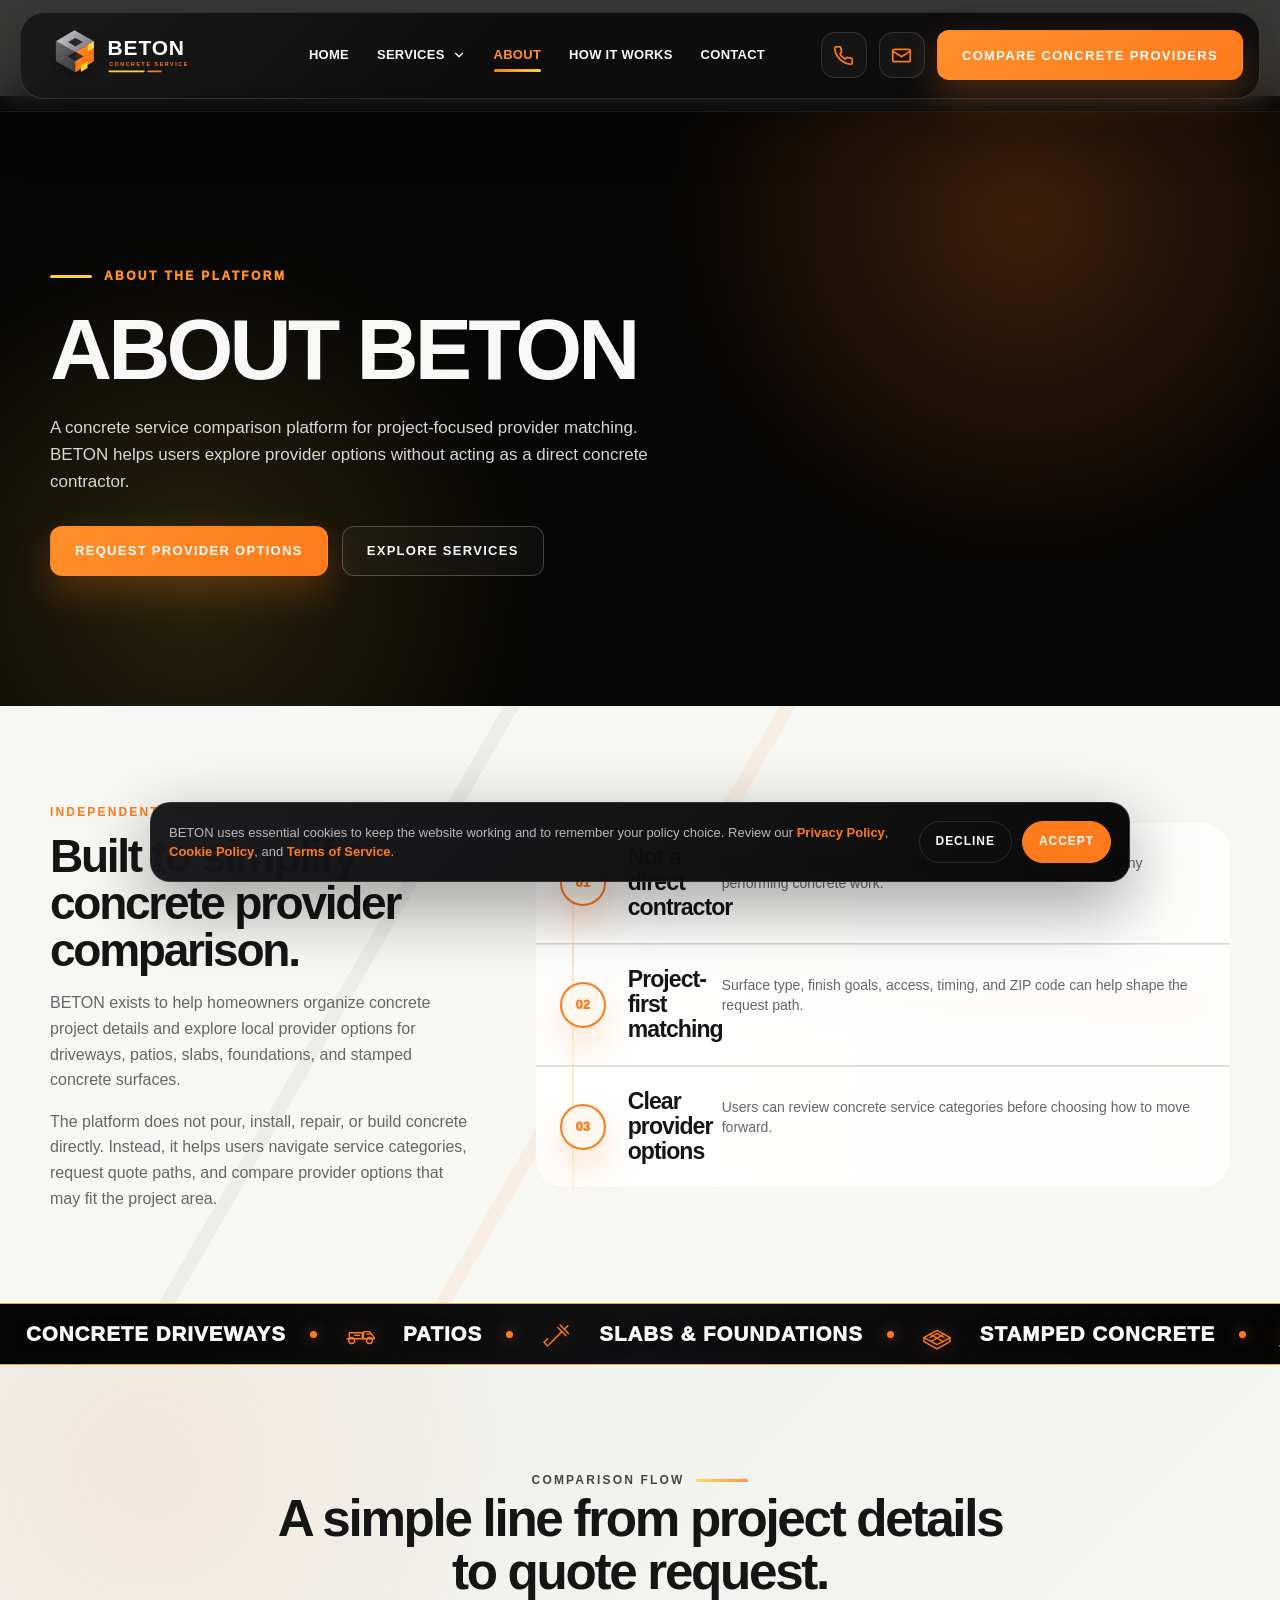
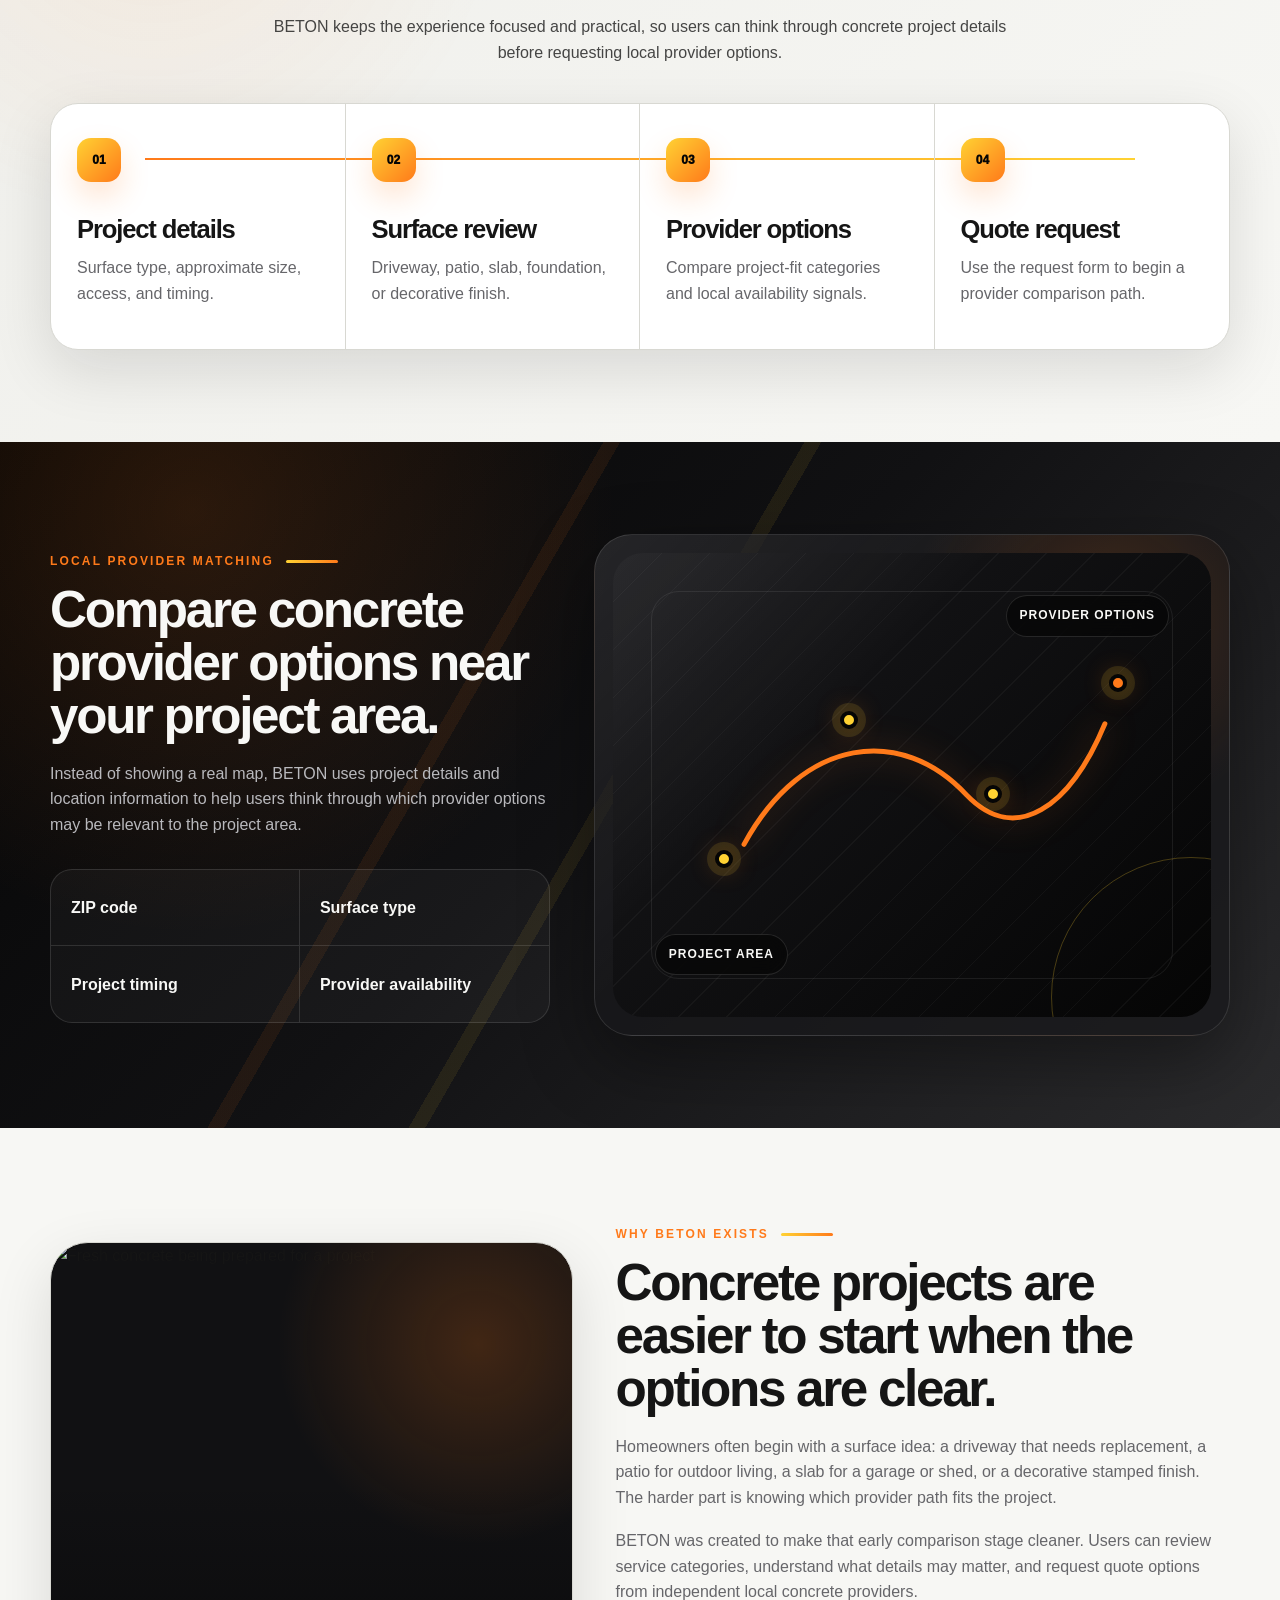
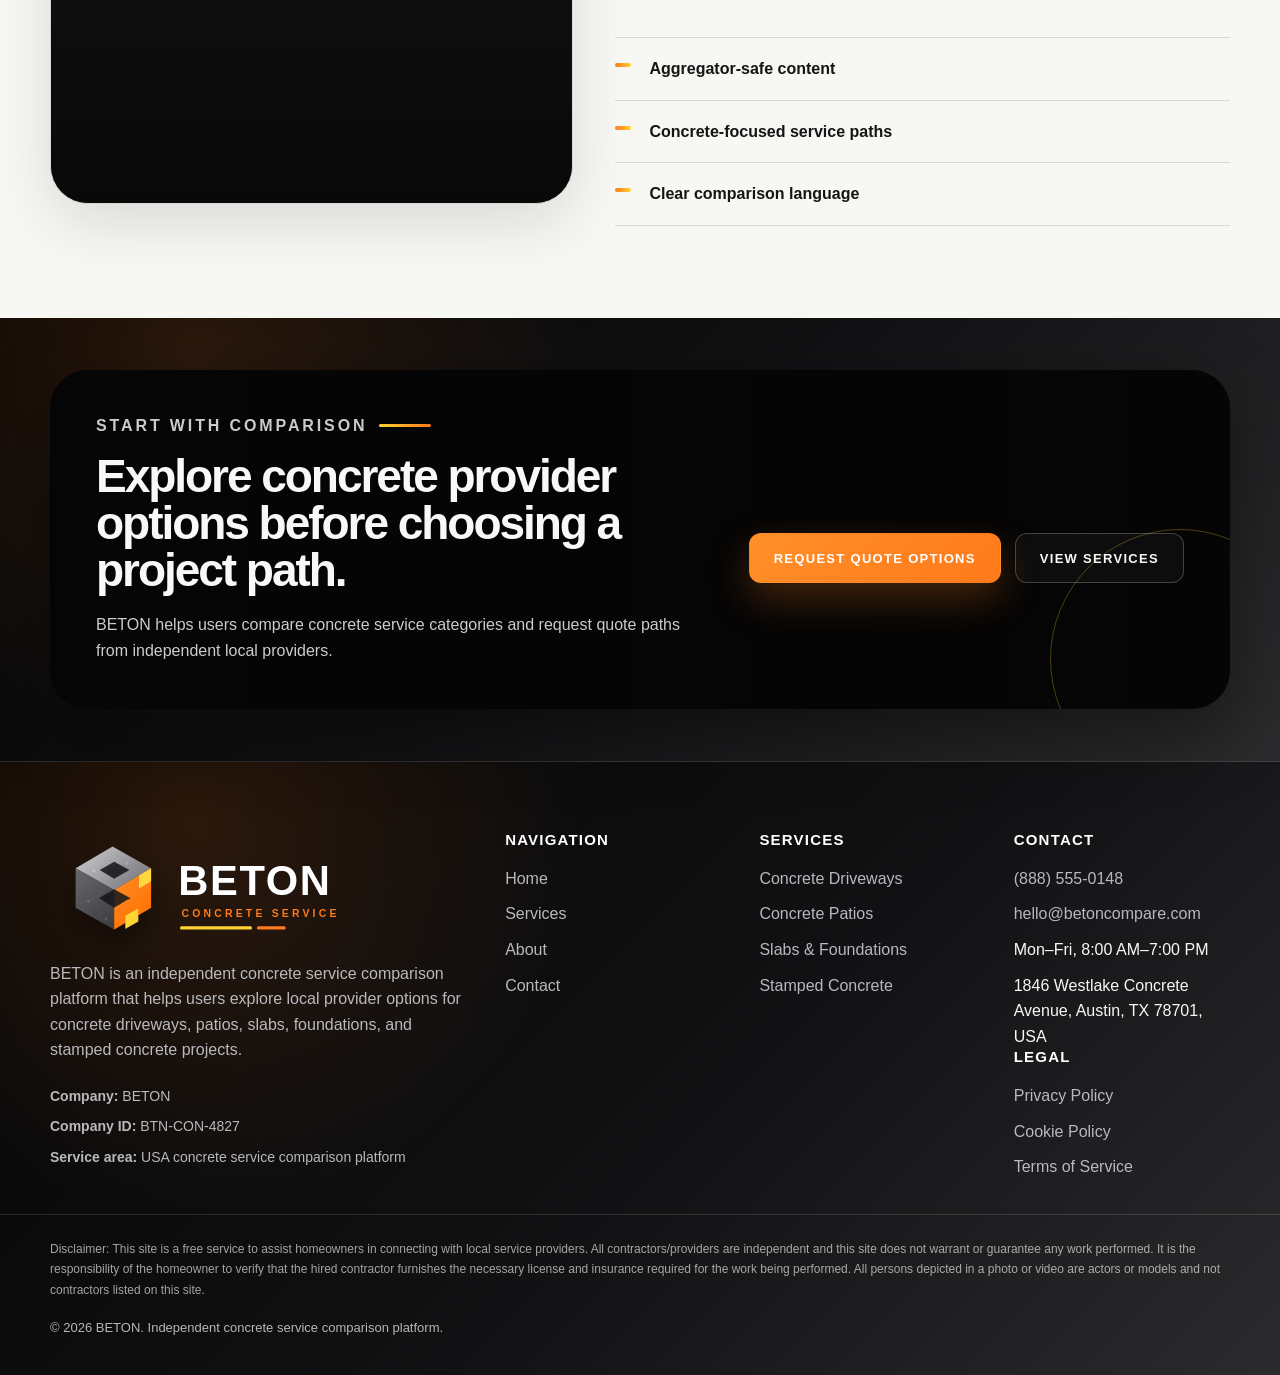
==== commit 6bcf3c5b: "+" ====
--- a/about.html
+++ b/about.html
@@ -138,7 +138,7 @@
             </div>
         </section>
 
-        <section class="about-platform section section--light" aria-labelledby="about-platform-title">
+        <section class="about-platform about-platform--ribbon section section--light" aria-labelledby="about-platform-title">
             <div class="container">
                 <div class="about-platform__grid">
                     <div class="about-platform__content">
--- a/css/style.css
+++ b/css/style.css
@@ -1461,8 +1461,6 @@
 
     .page-hero {
         min-height: 560px;
-        border-bottom-left-radius: 28px;
-        border-bottom-right-radius: 28px;
     }
 
     .page-hero::before {
@@ -1520,8 +1518,6 @@
 
     .page-hero {
         min-height: 560px;
-        border-bottom-left-radius: 22px;
-        border-bottom-right-radius: 22px;
     }
 
     .page-hero h1 {
@@ -2337,4 +2333,117 @@
 
 .home-final-cta .btn-group .btn {
     white-space: nowrap;
+}
+
+@media (max-width: 900px) {
+    .home-final-cta {
+        padding: 42px 0;
+    }
+
+    .home-final-cta .cta-card__content {
+        grid-template-columns: 1fr;
+    }
+
+    .home-final-cta .section-kicker,
+    .home-final-cta h2,
+    .home-final-cta .cta-card p,
+    .home-final-cta .btn-group {
+        grid-column: auto;
+        grid-row: auto;
+    }
+
+    .home-final-cta .btn-group {
+        min-width: 0;
+        margin-top: 8px;
+        justify-content: flex-start;
+    }
+}
+
+@media (max-width: 560px) {
+    .home-final-cta {
+        padding: 34px 0;
+    }
+
+    .home-final-cta .cta-card__content {
+        padding: 28px 20px;
+    }
+
+    .home-final-cta h2 {
+        font-size: clamp(28px, 9vw, 38px);
+    }
+}
+
+@media (max-width: 680px) {
+
+    h1,
+    .page-hero h1 {
+        font-size: clamp(28px, 8.2vw, 40px);
+        line-height: 1.08;
+        letter-spacing: -0.035em;
+        text-align: center;
+    }
+
+    h2,
+    .section h2,
+    .section-heading h2 {
+        font-size: clamp(24px, 7vw, 32px);
+        line-height: 1.1;
+        letter-spacing: -0.03em;
+        text-align: center;
+    }
+
+    .page-hero__content,
+    .section-heading {
+        width: 100%;
+        max-width: 100%;
+        text-align: center;
+    }
+
+    .page-hero p,
+    .section-heading p {
+        max-width: 100%;
+        text-align: center;
+    }
+}
+
+@media (min-width: 681px) and (max-width: 1024px) {
+
+    h1,
+    .page-hero h1 {
+        max-width: 100%;
+        margin-left: auto;
+        margin-right: auto;
+        font-size: clamp(38px, 6vw, 58px);
+        line-height: 1.05;
+        letter-spacing: -0.04em;
+        text-align: center;
+    }
+
+    .page-hero__content {
+        width: 100%;
+        max-width: 100%;
+        text-align: center;
+        margin-left: auto;
+        margin-right: auto;
+    }
+
+    .page-hero p {
+        max-width: 760px;
+        margin-left: auto;
+        margin-right: auto;
+        text-align: center;
+    }
+
+    .page-hero__kicker {
+        justify-content: center;
+    }
+
+    .page-hero .btn-group {
+        justify-content: center;
+    }
+
+    .hero-chips {
+        justify-content: center;
+        text-align: center;
+    }
 }
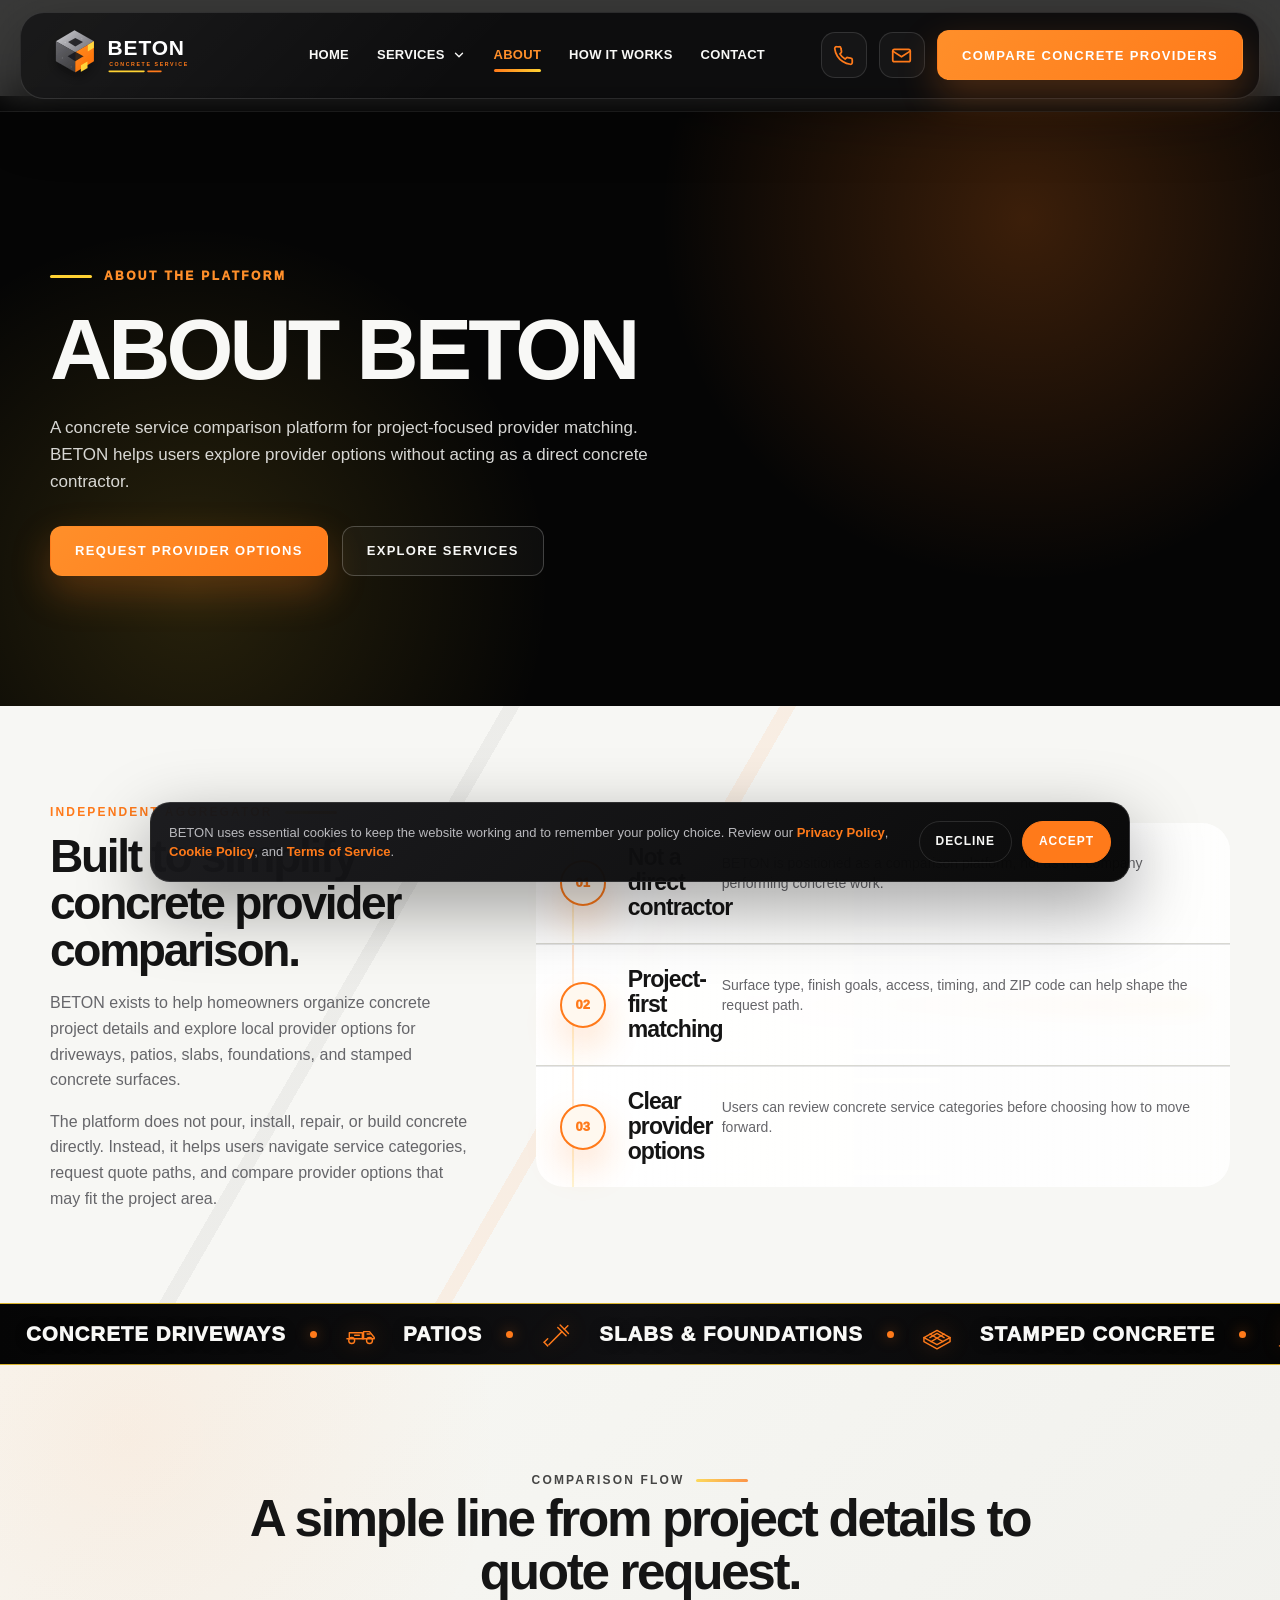
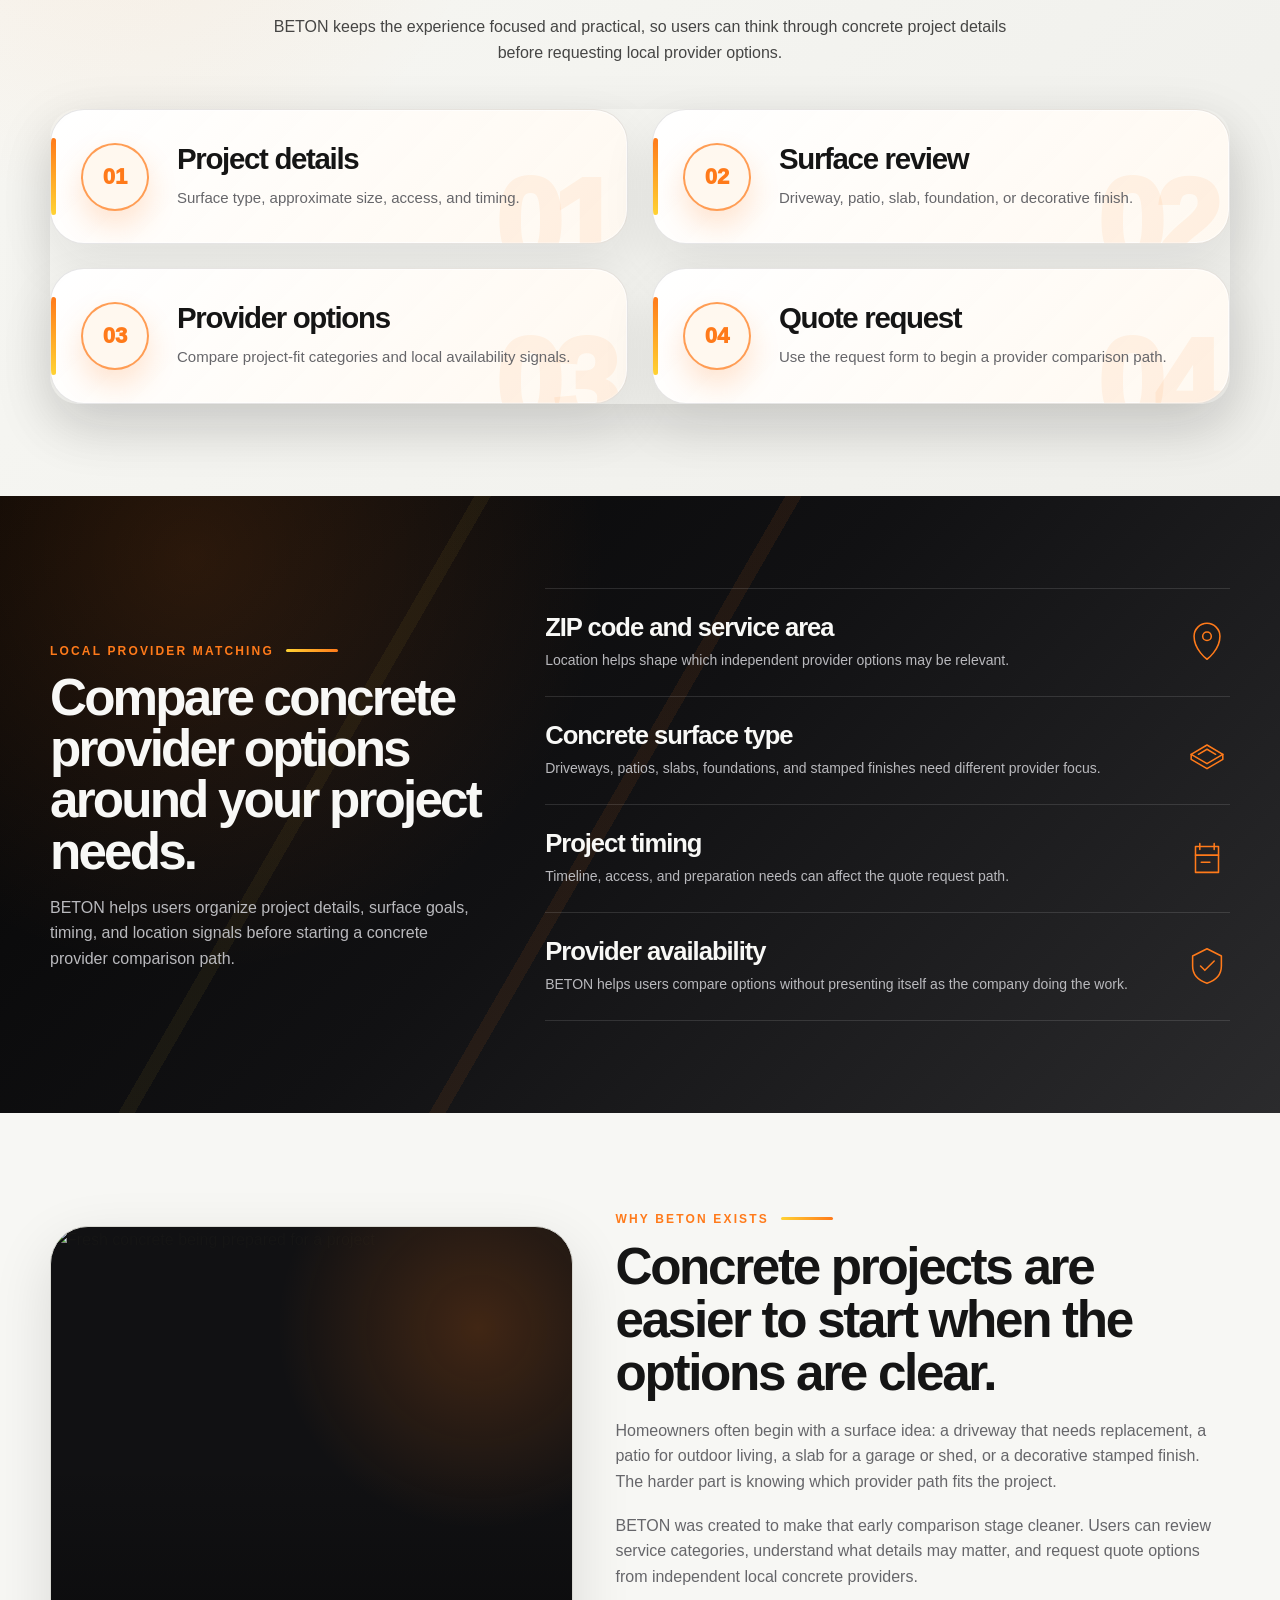
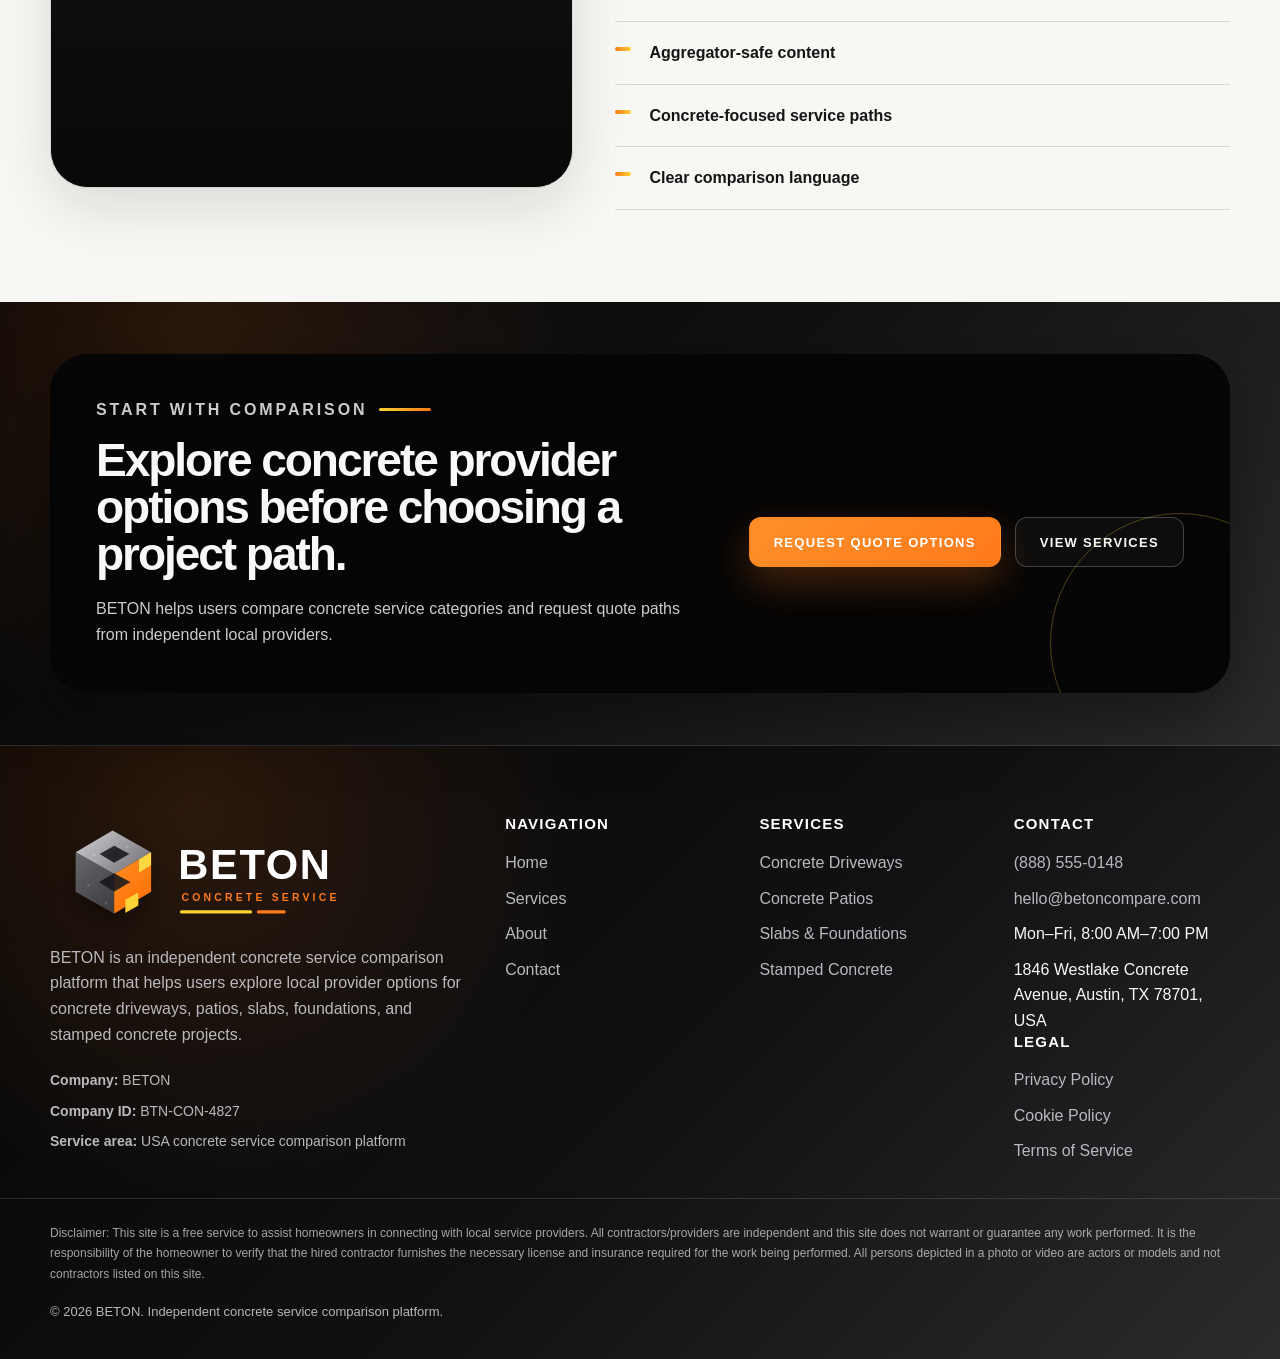
==== commit 6b1c3546: "+" ====
--- a/about.html
+++ b/about.html
@@ -397,43 +397,88 @@
             </div>
         </section>
 
-        <section class="local-matching section section--dark" aria-labelledby="local-matching-title">
-            <div class="container">
-                <div class="local-matching__grid">
-                    <div class="local-matching__content">
-                        <p class="section-kicker">Local provider matching</p>
-                        <h2 id="local-matching-title">Compare concrete provider options near your project area.</h2>
-                        <p>
-                            Instead of showing a real map, BETON uses project details and location information
-                            to help users think through which provider options may be relevant to the project area.
-                        </p>
-
-                        <div class="local-matching__stats" aria-label="Comparison signals">
-                            <span>ZIP code</span>
-                            <span>Surface type</span>
-                            <span>Project timing</span>
-                            <span>Provider availability</span>
+    <section class="local-signal-section section section--dark" aria-labelledby="local-signal-title">
+        <div class="container">
+            <div class="local-signal">
+                <div class="local-signal__content">
+                    <p class="section-kicker">Local provider matching</p>
+    
+                    <h2 id="local-signal-title">
+                        Compare concrete provider options around your project needs.
+                    </h2>
+    
+                    <p>
+                        BETON helps users organize project details, surface goals, timing, and location signals before
+                        starting a concrete provider comparison path.
+                    </p>
+                </div>
+    
+                <div class="local-signal__list" aria-label="Concrete provider comparison signals">
+                    <div class="local-signal__row">
+                        <div>
+                            <h3>ZIP code and service area</h3>
+                            <p>Location helps shape which independent provider options may be relevant.</p>
                         </div>
-                    </div>
-
-                    <div class="matching-map" aria-label="Abstract local provider matching diagram">
-                        <div class="matching-map__slab">
-                            <span class="matching-dot matching-dot--one"></span>
-                            <span class="matching-dot matching-dot--two"></span>
-                            <span class="matching-dot matching-dot--three"></span>
-                            <span class="matching-dot matching-dot--four"></span>
-
-                            <svg class="matching-route" viewBox="0 0 520 340" aria-hidden="true">
-                                <path d="M90 230C150 120 250 110 315 180C365 232 420 192 455 108" />
+    
+                        <span class="local-signal__icon">
+                            <svg viewBox="0 0 64 64" aria-hidden="true">
+                                <path d="M32 56S50 43 50 24A18 18 0 0 0 14 24C14 43 32 56 32 56Z" />
+                                <path d="M32 30A6 6 0 1 0 32 18A6 6 0 0 0 32 30Z" />
                             </svg>
-
-                            <div class="matching-map__label matching-map__label--one">Project area</div>
-                            <div class="matching-map__label matching-map__label--two">Provider options</div>
+                        </span>
+                    </div>
+    
+                    <div class="local-signal__row">
+                        <div>
+                            <h3>Concrete surface type</h3>
+                            <p>Driveways, patios, slabs, foundations, and stamped finishes need different provider focus.
+                            </p>
                         </div>
-                    </div>
-                </div>
-            </div>
-        </section>
+    
+                        <span class="local-signal__icon">
+                            <svg viewBox="0 0 64 64" aria-hidden="true">
+                                <path d="M10 38L32 25L54 38L32 51L10 38Z" />
+                                <path d="M10 38V45L32 58L54 45V38" />
+                                <path d="M20 38L32 31L44 38" />
+                            </svg>
+                        </span>
+                    </div>
+    
+                    <div class="local-signal__row">
+                        <div>
+                            <h3>Project timing</h3>
+                            <p>Timeline, access, and preparation needs can affect the quote request path.</p>
+                        </div>
+    
+                        <span class="local-signal__icon">
+                            <svg viewBox="0 0 64 64" aria-hidden="true">
+                                <path d="M16 16H48V52H16V16Z" />
+                                <path d="M22 12V20" />
+                                <path d="M42 12V20" />
+                                <path d="M16 28H48" />
+                                <path d="M24 38H36" />
+                            </svg>
+                        </span>
+                    </div>
+    
+                    <div class="local-signal__row">
+                        <div>
+                            <h3>Provider availability</h3>
+                            <p>BETON helps users compare options without presenting itself as the company doing the work.
+                            </p>
+                        </div>
+    
+                        <span class="local-signal__icon">
+                            <svg viewBox="0 0 64 64" aria-hidden="true">
+                                <path d="M32 8L52 18V32C52 44 44 52 32 56C20 52 12 44 12 32V18L32 8Z" />
+                                <path d="M23 32L29 38L42 25" />
+                            </svg>
+                        </span>
+                    </div>
+                </div>
+            </div>
+        </div>
+    </section>
 
         <section class="about-story section section--light" aria-labelledby="about-story-title">
             <div class="container">
